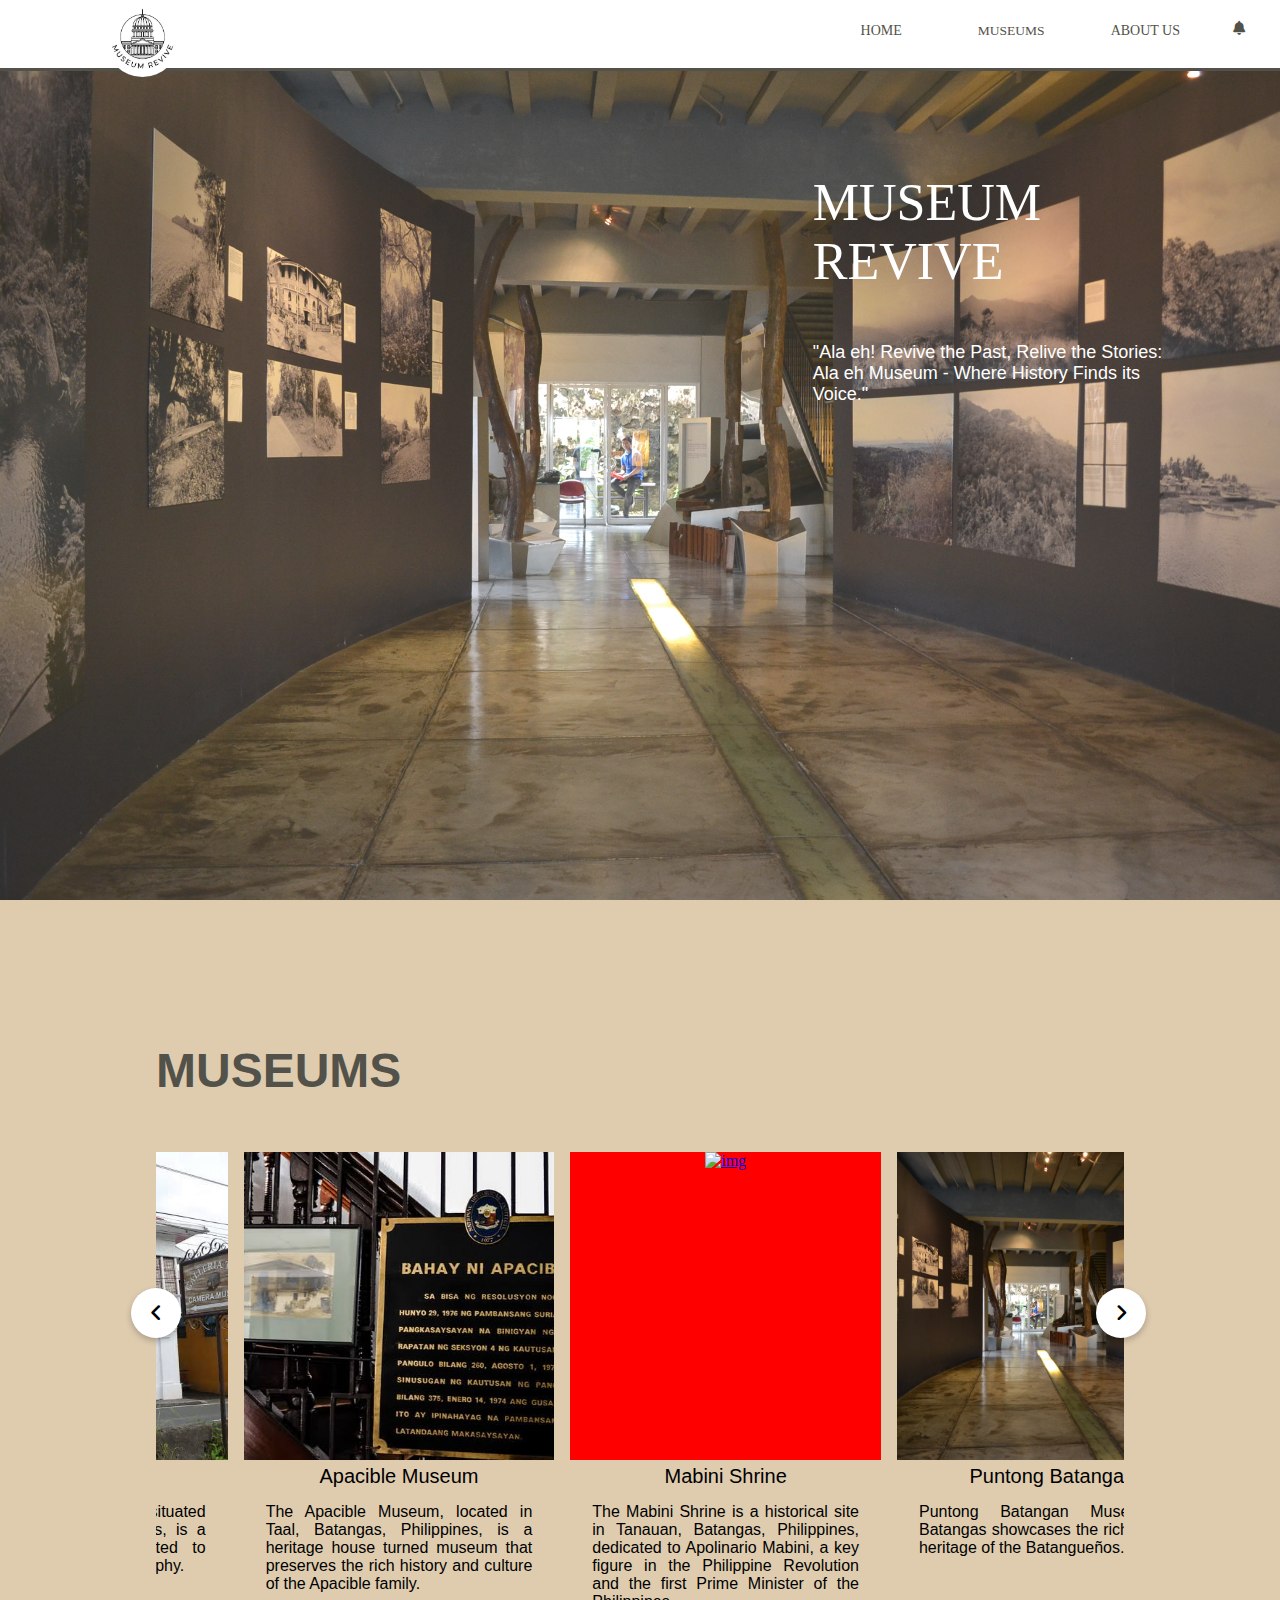
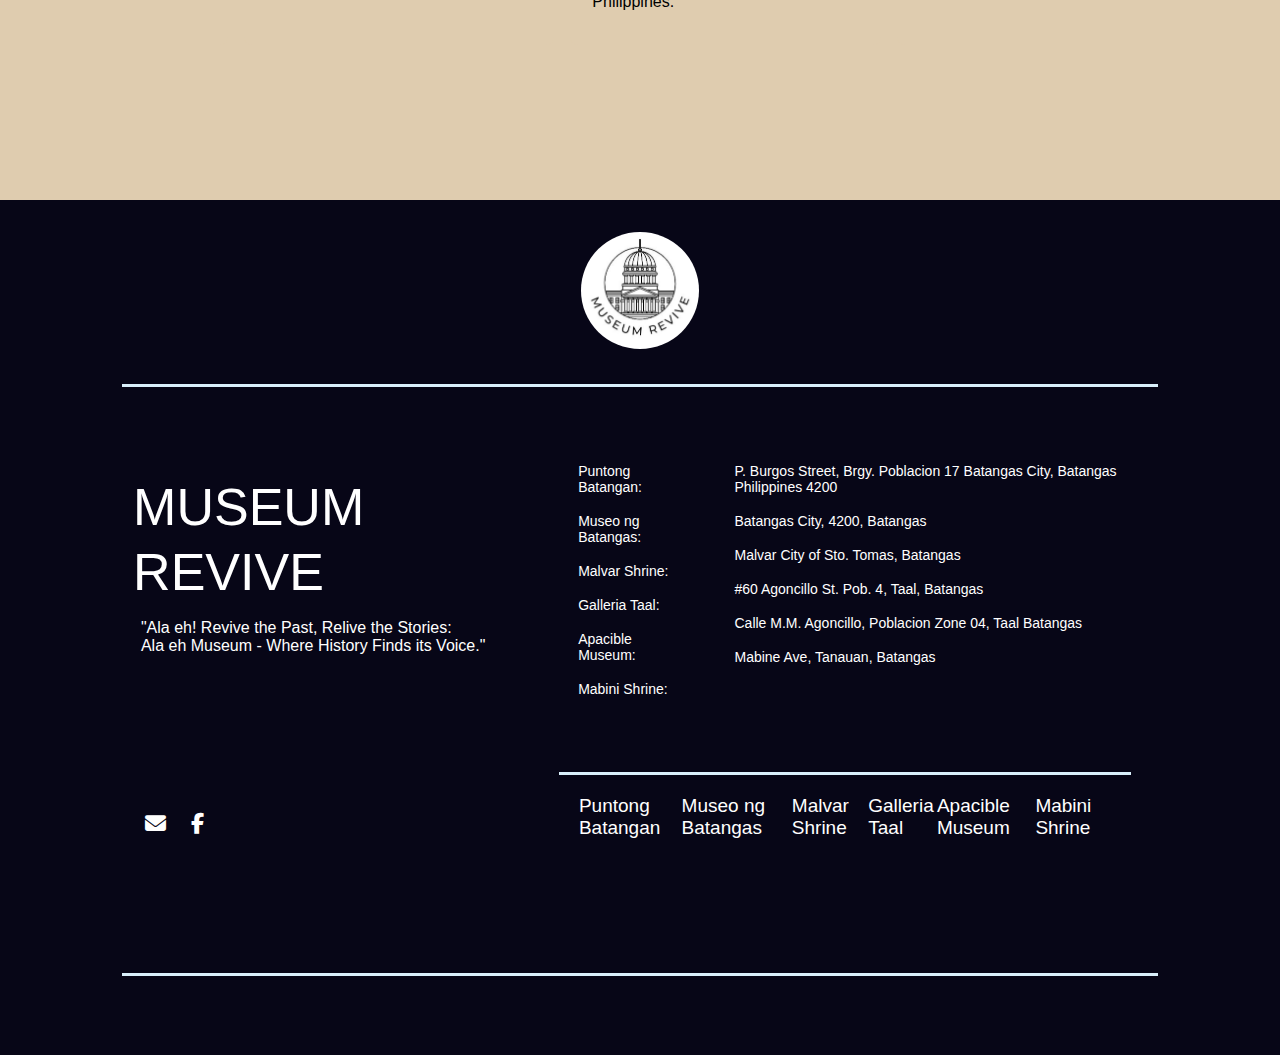
==== index.html @ 1ccedaf1 "first commit" ====
<!DOCTYPE html>
<html lang="en">
<head>
    <title>Museum Revive</title>
    <meta name="viewport" content="width=device-width, initial-scale=1.0">
    <link rel = "stylesheet" href = "home.css">
    <script src="script.js" defer></script>
    <link rel="stylesheet" href="https://cdnjs.cloudflare.com/ajax/libs/font-awesome/6.3.0/css/all.min.css">
    
</head>
<body>
    <div id = "container">
        <div id = "logopicture">
            <img src="logo3.jpg" alt="logo">
        </div>
        <div id = "navigation">
            <div id = "homepage">
                <a href = "#" id = "backhome">home</a>  
            </div>
            <div class="dropdown">
                <button class="btn">MUSEUMS</button>
                <div class="content">
                    <a href="puntongbatangan.html">Puntong Batangan</a>
                    <a href="museongbatangas.html">Museo ng Batangas</a>
                    <a href="malvarshrine.html">Malvar Shrine</a>
                    <a href="galleriataal.html">Galleria Taal</a>
                    <a href="apaciblemuseum.html">Apacible Museum</a>
                    <a href="mabinishrine.html">Mabini Shrine</a>
                </div>
            </div>
            <div id = "aboutus">
                <a href = "#aboutus-section" id = "aboutus2">about us</a>
            </div>
            <div class="dropdown2">
                <button class="btn2"><i class="fas fa-bell"></i></button>
                <div class="content2">
                    <h5>No Announcement</h5>
                </div>
            </div>
        </div>

        <div id = "menu-bar">
            <i class="fas fa-bars" onclick=showvar()></i>
        </div>

        <div id = "navigationv2">
            <div id = "menu-bar2">
                <div id = "exit">
                    <i class="fas fa-times" onclick=exitvar()></i>
                </div>
                <div class="dropdown2v2">
                    <button class="btn2v2" onclick=shownotif()><i class="fas fa-bell"></i></button>
                    <div  class="content2v2">
                        <h5>No Announcement</h5>
                    </div>
                </div>
            </div>

            <script>
                function shownotif() {
                    const notif = document.querySelector('.content2v2')
                    notif.style.display = (notif.style.display === 'none' || notif.style.display === '') ? 'block' : 'none';
                }

                function showvar() {
                    const showmenu = document.querySelector('#navigationv2')
                    showmenu.style.display = (showmenu.style.display === 'none' || showmenu.style.display === '') ? 'block' : 'none';
                }

                function exitvar() {
                    const exitmenu = document.querySelector('#navigationv2')
                    exitmenu.style.display = (exitmenu.style.display === 'none' || exitmenu.style.display === '') ? 'block' : 'none';
                }


                
            </script>
            
            <div id = "logopicture2">
                <img src="logo3.jpg" alt="logo">
            </div>
            <div id = "homepagev2">
                <a href = "home.html" id = "backhomev2">home</a>  
            </div>
            <div class="dropdownv2">
                <a href = "#museumnav" id = "museumnav">Museums</a>  
                <div class="contentv2">
                    <a href="puntongbatangan.html">Puntong Batangan</a>
                    <a href="museongbatangas.html">Museo ng Batangas</a>
                    <a href="malvarshrine.html">Malvar Shrine</a>
                    <a href="galleriataal.html">Galleria Taal</a>
                    <a href="apaciblemuseum.html">Apacible Museum</a>
                    <a href="mabinishrine.html">Mabini Shrine</a>
                </div>
            </div>
            <div id = "aboutusv2">
                <a href = "#aboutus-section2" id = "aboutus2v2">about us</a>
            </div>
        </div>
    </div>

    <div id = "home1" class = "Home">
        <h1>Museum Revive</h1>
        <h2>"Ala eh! Revive the Past, Relive the Stories: <br> Ala eh Museum - Where History Finds its Voice."</h2>
    </div>

    <div class = "gallery-container Home">
        <div class="wrapper">
            <h1>Museums</h1>
            <i id="left" class="fa-solid fa-angle-left"></i>
            <ul class="carousel">
                <li class="card">
                    <div class="img"><a href="puntongbatangan.html" target=""><img src="Puntong batangan\Puntong batangan 1.jpg" alt="img" draggable="false"></a></div>
                    <h2>Puntong Batangan</h2>
                    <p>Puntong Batangan Museum in Batangas showcases the rich cultural heritage of the Batangueños.</p>
                </li>
                <li class="card">
                    <div class="img"><a href="museongbatangas.html" target=""><img src="Museo ng batangas\Museo ng batangas 1.jpg" alt="img" draggable="false"></a></div>
                    <h2>Museo ng Batangas</h2>
                    <p>The Museo ng Batangas, located in Batangas City, Philippines, showcases the rich cultural heritage and history of the province.</p>
                </li>
                <li class="card">
                    <div class="img"><a href="malvarshrine.html" target=""><img src="Malvar Shrine\Malvar Shrine 5.jpg" alt="img" draggable="false"></a></div>
                    <h2>Malval Shrine</h2>
                    <p>The Malvar Shrine is located in Santo Tomas, Batangas, Philippines, and serves as a memorial to General Miguel Malvar, a prominent figure in the Philippine Revolution and the Philippine-American War.</span>
                </li>
                <li class="card">
                    <div class="img"><a href="galleriataal.html" target=""><img src="Galleria Taal\Galleria Taal 5.jpg" alt="img" draggable="false"></a></div>
                    <h2>Galleria Taal</h2>
                    <p>Galleria Taal Museum, also situated in Taal, Batangas, Philippines, is a specialized museum dedicated to vintage cameras and photography.</span>
                </li>
                <li class="card">
                    <div class="img"><a href="apaciblemuseum.html" target=""><img src="Apacible Museum\Apacible Museum 4.JPG" alt="img" draggable="false"></a></div>
                    <h2>Apacible Museum</h2>
                    <p>The Apacible Museum, located in Taal, Batangas, Philippines, is a heritage house turned museum that preserves the rich history and culture of the Apacible family.</span>
                </li>
                <li class="card">
                    <div class="img"><a href="mabinishrine.html" target=""><img src="Mabini shrine\Mabini shrine 1.jpg" alt="img" draggable="false"></a></div>
                    <h2>Mabini Shrine</h2>
                    <p>The Mabini Shrine is a historical site in Tanauan, Batangas, Philippines, dedicated to Apolinario Mabini, a key figure in the Philippine Revolution and the first Prime Minister of the Philippines.</span>
                </li>
            </ul>
            <i id="right" class="fa-solid fa-angle-right"></i>
            </div>
    </div>
    

    <div class = "Home2">
        <div id = "aboutus-logo">
            <img src= "logo3.jpg" alt="logo">
        </div>

        <div id = "aboutus-section">
            <div id = "sec1">
                <div id = "aboutus-section1">
                    <h1>Museum Revive</h1>
                    <h2>"Ala eh! Revive the Past, Relive the Stories: <br> Ala eh Museum - Where History Finds its Voice."</h2>
                </div>
                <div id = "aboutus-section2">
                    <div id = "lists">
                        <ul id = "list1">
                            <li>Puntong Batangan: </li>
                            <li>Museo ng Batangas: </li>
                            <li>Malvar Shrine: </li>
                            <li>Galleria Taal: </li>
                            <li>Apacible Museum: </li>
                            <li>Mabini Shrine: </li>
                        </ul>
                        <ul id = "list2">
                            <li>P. Burgos Street, Brgy. Poblacion 17 Batangas City, Batangas Philippines 4200</li>
                            <li>Batangas City, 4200, Batangas</li>
                            <li>Malvar City of Sto. Tomas, Batangas</li>
                            <li>#60 Agoncillo St. Pob. 4, Taal, Batangas                    </li>
                            <li>Calle M.M. Agoncillo, Poblacion Zone 04, Taal Batangas</li>
                            <li>Mabine Ave, Tanauan, Batangas</li>
                        </ul>
                    </div>
                </div>
            </div>
            <div id = "sec2">
                <div id = "icons">
                    <a href="https://mail.google.com/mail/?view=cm&fs=1&to=museumrevive@gmail.com" target="_blank"><i class="fas fa-envelope"></i></a>
                    <a href = "https://www.facebook.com/profile.php?id=61554227274419&mibextid=ZbWKwL" target="_blank"><i class="fab fa-facebook-f"></i></a>
                </div>
                <div id = "other-museum">
                    <div id = "others">
                        <h2><a href="puntongbatangan.html" target="">Puntong Batangan</a></h2>
                        <h2><a href="museongbatangas.html" target="">Museo ng Batangas</a></h2>
                        <h2><a href="malvarshrine.html" target="">Malvar Shrine</a></h2>
                        <h2><a href="galleriataal.html" target="">Galleria Taal</a></h2>
                        <h2><a href="apaciblemuseum.html" target="">Apacible Museum</a></h2>
                        <h2><a href="mabinishrine.html" target="">Mabini Shrine</a></h2>
                    </div>
                </div>
                
            </div>
        </div>
    </div>
</body>
</html>
---- home.css ----
* {
    margin: 0;
    padding: 0;
    scroll-behavior: smooth;
}

body {
    width: -webkit-fill-available;
    height: -webkit-fill-available;
}

#container {
    background-color: #fff;
    display: flex;
    justify-content: space-evenly;
    height: 7.5%;
    width: 100%;
    position: fixed;
    border-bottom: 3px solid #53524A;
    z-index: 1000;
}

#navigation {
    display: flex;
    justify-content: flex-end;
    flex-direction: row;
    padding-top: 1%;
    width: 100vw;
}

#logopicture {
    width: 25%;
}

#container #logopicture img {
    margin-top: 5px;
}

#logopicture img{
    border-radius: 50%;
    display: block;
    height: 8vh;
    margin: 8px auto;
    margin-right: 30%;
}

#backhome {
    font-size: 16px;
    border: none;
}

#homepage a, #aboutus a{
    display: block;
    color: #53524A;
    margin: 0px 120px 13px 100px;
    padding: 10px 8px;
    text-decoration: none;
    display: block;
    text-align: center;
    text-transform: uppercase;
}

#aboutus a {
    margin: 0px 45px 13px 100px;
}

.btn {
    background-color: #fff;
    color: #53524A;
    padding: 10px 8px;
    font-size: 16px;
    border: none;
    font-family: Georgia, serif;
}

.btn a {
    color: #53524A;
    text-decoration: none;
}

.dropdown {
    position: relative;
    display: inline-block;
}

.content {
    display: none;
    position: absolute;
    min-width: 160px;
    box-shadow: 0px 8px 16px 0px rgba(0,0,0,0.2);
    z-index: 1;
}

.content a {
    background-color: 	#fff;
    color: #53524A;
    padding: 20px 25px;
    text-decoration: none;
    font-family: Georgia, serif;
    display: block;
    text-align: justify;
    width: 250px;
}

.content a:hover {
    color: blue;
    background-color: 	#53524A;
    color: #fff;
}

.dropdown:hover .content {
    color: blue;
    display: block;
}

.dropdown:hover .btn {
    background-color: 	#fff;   
    border-bottom: 3px solid black;
}

#backhome:hover, #aboutus2:hover {
    background-color: 	#fff;
    border-bottom: 3px solid black;
}   

.btn2 {
    background-color: #fff;
    color: #53524A;
    padding: 10px 45px 0px 0px;
    font-size: 16px;
    border: none;
    font-family: Georgia, serif;
}

.btn2 h5 {
    color: #53524A;
    text-decoration: none;
}

.dropdown2 {
    position: relative;
    display: inline-block;
}

.content2 {
    display: none;
    position: absolute;
    right: 25px;
    min-width: 160px;
    box-shadow: 0px 8px 16px 0px rgba(0,0,0,0.2);
    z-index: 1;
}

.content2 h5 {
    background-color: 	#fff;
    color: #53524A;
    padding: 20px 25px;
    text-decoration: none;
    font-family: Georgia, serif;
    display: block;
    text-align: justify;
    width: 250px;
}

.content2 h5:hover {
    color: blue;
    background-color: 	#53524A;
    color: #fff;
}

.dropdown2:hover .content2 {
    color: blue;
    display: block;
}

.dropdown2:hover .btn2 {
    background-color: 	#fff;   
    
}

/* ================================================================================================================= */

#menu-bar i {
    display: none;
}

#menu-bar i {
    display: none;
    font-size: 24px;
    margin: 26px 40px 0px 0px;
}

#navigationv2 {
    position: fixed;
    top: 0;
    right: 0;
    height: 100%;
    width: 100%;
    display: none;
    flex-direction: column;
    background-color: rgba(0, 0, 0, 0.8);
}

#exit i, .dropdown2v2{
    color: white;
    font-size: 38px;
    margin: 15px;
}

.dropdown2v2 {
    margin-top: 10px;
}

.btn2v2 {
    background-color: rgba(0, 0, 0, 0);
    color: white;
    border: none;
}

.btn2v2 i {
    font-size: 30px;
}

.btn2v2 h5 {
    color: #53524A;
    text-decoration: none;
}

.dropdown2v2 {
    position: relative;
    display: inline-block;
}

.content2v2 {
    display: none;
    position: absolute;
    right: 50px;
    width: 300px;
    box-shadow: 0px 8px 16px 0px rgba(0,0,0,0.2);
    z-index: 1;
}

.content2v2 h5 {
    font-size: 20px;
    background-color: 	#fff;
    color: #53524A;
    padding: 16px 22px;
    text-decoration: none;
    font-family: Georgia, serif;
    display: block;
    text-align: justify;
    width: 100%;
}



#menu-bar2 {
    display: flex;
    justify-content: space-between;
}

#logopicture2 {
    height: 160px;
    margin: 0px;
}

#logopicture2 img{
    border-radius: 50%;
    display: block;
    height: 70%;
    margin: 8px auto;
}

#homepagev2 {
    width: 100%;
    padding: 5px;
    padding-left: 0px;
}

#homepagev2 a, #aboutusv2 a, .dropdownv2 #museumnav {
    font-size: 28px;
    display: flex;
    text-decoration: none;
    text-transform: uppercase;
    justify-content: center;
    align-items: center;
    margin: 0;
    padding: 2.5%;
    color: white;
    
}

#homepagev2 a, .dropdownv2 #museumnav {
    border-bottom: 3px solid white;
}

#aboutusv2 a {
    border-top: 3px solid white;
}

#homepagev2 a {
    margin-top: -10px;
}

.dropdownv2 {
    margin: 0;
    width: 100%;
}

.contentv2 {
    width: 100%;
    display: flex;
    flex-direction: column;
}

.contentv2 a {
    color: white;
    display: flex;
    text-decoration: none;
    justify-content: center;
    align-items: center;
    font-size: 20px;
    padding: 2.5%;
    font-style: italic;
}



#home1::before {
    background-image: url("Puntong Batangan background.jpg");
    background-repeat: no-repeat;
    background-size: cover;
    background-position-y: 40%;
    content: '';
    position: absolute;
    top: 0;
    right: 0;
    bottom: 0;
    left: 0;
    opacity: 0.85;
    z-index: -1;
}

#home1 h1 {
    padding-top: 8%;
    color: white;
    font-family: Circular, Helvetica, sans-serif;
    text-transform: uppercase;
}

#home1 h1 {
    font-size: 66px;
    color: white;
    font-family: Georgia, serif;
    text-transform: uppercase;
    font-weight: 400;
    position: block;
    width: 20%;
    padding-left: 63.5%;
    padding-top: 13%;
}

#home1 h2 {
    color: white;
    font: 24px;
    font-family: Helvetica, sans-serif;
    
    font-family: Circular, Helvetica, sans-serif;
    font-weight: 400;
    position: block;
    width: 30%;
    padding-left: 63.5%;
    padding-top: 4%;
}


.Home {
    height: 100vh;
    background-repeat: no-repeat;
    background-size: cover;
}


.gallery-container {
    display: flex;
    padding: 0 35px;
    align-items: center;
    justify-content: center;
    min-height: 100vh;
    background-color: #DFCCAF;
}
.wrapper {
    max-width: 80%;
    width: 100%;
    position: relative;
}

.wrapper h1 {
    font-size: 60px;
    font-family: Georgia, serif;
    font-family: Druk, "Arial Black", "Arial Bold", sans-serif;
    text-transform: uppercase;
    word-wrap: break-word;
    font-style: normal;
    color: white;
    padding-bottom: 2%;
    color: #53524A;
}

.wrapper i {
    top: 44%;
    height: 50px;
    width: 50px;
    cursor: pointer;
    font-size: 1.25rem;
    position: absolute;
    text-align: center;
    line-height: 50px;
    background: #fff;
    border-radius: 50%;
    box-shadow: 0 3px 6px rgba(0,0,0,0.23);
    transform: translateY(-50%);
    transition: transform 0.1s linear;
}

.wrapper #left {
    margin-left: -25px;
}

.wrapper i:active{
    transform: translateY(-50%) scale(0.85);
}

.wrapper i:first-child{
    left: -22px;
}

.wrapper i:last-child{
    right: -22px;
}

.wrapper .carousel{
    display: grid;
    grid-auto-flow: column;
    grid-auto-columns: calc((100% / 3) - 12px);
    overflow-x: auto;
    scroll-snap-type: x mandatory;
    gap: 16px;
    scroll-behavior: smooth;
    scrollbar-width: none;
    height: 60vh;
    
}

.carousel::-webkit-scrollbar {
    display: none;
}

.carousel.no-transition {
    scroll-behavior: auto;
}

.carousel.dragging {
    scroll-snap-type: none;
    scroll-behavior: auto;
}

.carousel.dragging .card {
    cursor: grab;
    user-select: none;
}

.carousel :where(.card, .img) {
    display: flex;
    justify-content: center;
    align-items: center;
}

.carousel .card {
    scroll-snap-align: start;
    height: 95%;
    list-style: none;
    background: #fff;
    cursor: pointer;
    padding-bottom: 15px;
    flex-direction: column;
    border-radius: 8px;
    background-color: #DFCCAF;
}

.carousel .card a{
    height: 100%;
}

.carousel .card .img {
    background: red;
    height: 60%;
    width: 100%;
}

.card .img img {
    width: 100%;
    height: 100%;
    max-width: 100%;
    max-height: 100%;
    object-fit: cover;
    justify-content: center;
    align-items: center;
}

.carousel .card h2 {
    font-family: Georgia, serif;
    font-family: Circular, Helvetica, sans-serif;
    font-weight: 400;
    font-weight: 500;
    font-size: 1.56rem;
    margin: 0px 0 5px;
    margin-top: 5px;
}

.carousel .card p {
    font-family: Circular, Helvetica, sans-serif;
    font-weight: 400;
    height: 20%;
    color: #6A6D78;
    font-size: 20px;
    padding: 10px 22px;
    margin-bottom: -20px;
    color:black;
    text-align: justify;
}

@media screen and (max-width: 900px) {
    .wrapper .carousel {
        grid-auto-columns: calc((100% / 2) - 9px);
    }
}

@media screen and (max-width: 600px) {
    .wrapper .carousel {
        grid-auto-columns: 100%;
    }
}


.Home2 {
    height: 95vh;
    background-color: #070617;
}

#aboutus-logo {
    padding-top: 2.5%;
}

#aboutus-logo img {
    display: block;
    height: 13vh;
    margin: 0 auto;
    border-radius: 50%;
}

#aboutus-section {
    display: flex;
    flex-direction: column;
    justify-content: center;
    max-width: 80%;
    height: 67%;
    margin: 35px auto;
    padding: 0.5%;
    border-top: 3px solid #d9effb;
    border-bottom: 3px solid #d9effb;
}

#aboutus-section #sec1 {
    display: flex;
    flex-direction: row;
    position: block;
}

#aboutus-section1 {
    width: 40%;
    padding: 0.5%;
}

#aboutus-section1 h1 {
    margin-top: 6%;
    max-width: 400px;
    font-size: 65px;
    font-family: Georgia, serif;
    font-family: Circular, Helvetica, sans-serif;
    text-transform: uppercase;
    font-weight: 400;
    line-height: 65px;
    color: white;
}

#aboutus-section1 h2{
    
    color: white;
    font-size: 20px;
    margin: 3.5% 2% 10%;
    font-family: Circular, Helvetica, sans-serif;
    font-weight: 400;
}

#aboutus-section2 {
    color: white;
    width: 60%;
    padding: 0.5%;
    padding-left: 3%;
    padding-top: 0;
}

#aboutus-section2 #lists {
    display: flex;
}

#aboutus-section2 #list1 {
    padding: 0 25px;
    padding-right: 10px;
}

#aboutus-section2 #list2 {
    padding: 0 40px;
    padding-right: 0;
}

#aboutus-section2 ul {
    list-style: none;
}

#aboutus-section2 ul li {
    max-width: 800px;
    font-size: 18px;
    margin: 18px 0px;
    font-family: Circular, Helvetica, sans-serif;
    font-weight: 400;
}

#aboutus-section #sec2 {
    height: 35%;
    width: 100%;
    display: flex;
    flex-direction: row;
}

#sec2 #icons {
    width: 40%;
    padding: 0.5%;
    margin-top: 9%;
}

#icons a {
    padding: 0.5%;
    padding-left: 3%;
    padding-right: 2%;
    font-size: 25px;
    color: white;
    font-weight: 400;
    line-height: 65px;
}

#sec2 #other-museum {
    width: 60%;
}

#others {
    width: 87.5%;
    margin-top: 11.5%;
    margin-left: 2.5%;
    padding: 20px;
    display: flex;
    justify-content: space-evenly;
    border-top: 3px solid #d9effb;
}

#others h2 {
    font-size: 24px;
    font-family: Circular, Helvetica, sans-serif;
    font-weight: 400;
}

#others a {
    text-decoration: none;
    color: white;
}

@media screen and (max-width: 1900px){
    #homepage a, #aboutus a{
        margin: 0px 80px 13px 100px;
        padding: 10px 5px;
        font-size: 14px;
    }

    .btn {
        padding-bottom: 4px;
        font-size: 13.5px;
    }

    .content {
        min-width: 120px;
        box-shadow: 0px 8px 16px 0px rgba(0,0,0,0.2);
        z-index: 1;
    }

    .content a {
        font-size: 13px;
        padding: 18px 22px;
        width: 180px;
    }

    #homepage a, #aboutus a{
        margin: 0px 60px 13px 50px;
        padding: 10px 8px 4px;
    }
    
    #aboutus a {
        margin: 0px 45px 13px 50px;
    }

    .btn2 {
        padding: 8px 35px 0px 0px;
        font-size: 14px;
    }

    .content2 {
        right: 25px;
        min-width: 130px;
    }
    
    .content2 h5 {
        font-size: 10px;
        padding: 14px 18px;
        width: 200px;
    }

    #home1 h1 {
        padding-top: 13.5%;
        font-size: 52px;
    }

    #home1 h2 {
        font-size: 18px;
    }

    .wrapper h1 {
        font-size: 48px;
    }

    .carousel .card h2 {
        font-size: 1.25rem;
    }

    .carousel .card p {
        font-size: 16px;
    }

    #aboutus-section1 h1 {
        margin-top: 8%;
        font-size: 52px;
    }

    #aboutus-section1 h2 {
        font-size: 16px;
    }

    #aboutus-section2 #lists {
        padding-top: 1%;
    }

    #aboutus-section2 #list1 {
        padding: 0 18px;
        padding-right: 10px;
    }
    
    #aboutus-section2 #list2 {
        padding: 0 38px;
        padding-right: 0;
    }

    #aboutus-section2 ul li {
        font-size: 14px;
    }

    #sec2 #icons {
        margin-top: 6.5%;
    }

    #icons a {
        padding: 0.5%;
        padding-left: 3%;
        padding-right: 2%;
        font-size: 21px;
    }

    #others {
        margin-top: 8.5%;
        margin-left: 2.5%;
        padding: 20px;
    }
    

    #others h2 {
        font-size: 19px;
        font-family: Circular, Helvetica, sans-serif;
        font-weight: 400;
    }
}


@media screen and (max-width: 400px) {
    html, body {
        width: 100%;
        height: 100%;
        margin: 0px;
        padding: 0px;
        overflow-x: hidden;
    }
    #container {
        display: flex;
        /* background-color: red; */
        width: 100%;
        height: 10%;
        position: fixed;
        z-index: 1000;
    }

    #navigation {
        display: flex;
        flex-direction: row;
        padding-top: 1%;
        width: 100%;
    }

    #container #logopicture img {
        margin-top: 5px auto;
    }

    #logopicture {
        width: 100%;
        height: 100%;
        margin: 0;
        padding: 0;
    }

    #logopicture img{
        border-radius: 50%;
        display: block;
        height: 90%;
        margin: 8px auto;
        margin-left: 45%;
    }

    #navigationv2 {
        display: none;
    }

    #navigation {
        display: none;
    }

    #menu-bar {
        width: 10%;
        margin: -5px 15px 0 0;
        padding: 0;
    }

    #menu-bar i {
        font-size: 32px;
        display: flex;
    }

    #home1 {
        margin-top: 20%;
    }

    #home1 h1 {
        font-size: 52px;
        width: 20%;
        padding-left: 10%;
        margin: 0;
    }

    #home1 h2 {
        color: white;
        font-size: 15px;
        width: 90%;
        margin-top: 100%;
        margin-left: 5%;
        padding: 5%;
        line-height: 200%;
    }

    .wrapper h1 {
        display: flex;
        justify-content: center;
        align-items: center;
    }

    .wrapper .carousel {
        height: 600px;
    }

    .wrapper i {
        top: 40%
    }

    .Home2 {
        height: 90vh;
        background-color: #070617;
    }

    #aboutus-logo img {
        height: 8vh;
        margin-top: 2%;
    }
    

    #aboutus-section {
        margin: auto auto;
        flex-direction: column;
        max-width: 95%;
        width: 95%;
        padding: 0px;
        margin-top: 2%;
        height: 80%;
    }

    #aboutus-section #sec1 {
        flex-direction: column;
        
    }

    #aboutus-section1 {
        margin: 0px;
        padding: 0px;
        align-items: center;
        justify-content: center;
        width: 100%;
    }

    #aboutus-section1 h1 {
        text-align: center;
        margin-top: 2%;
        margin: 0% auto;
        padding: 0px;
        width: 300px;
        font-size: 26px;
        color: white;
    }

    #aboutus-section1 h2{
        margin: 0px;
        padding: 0px;
        text-align: center;
        font-size: 15px;
        margin: 0px;
        width: 100%;
    }

    #aboutus-section2 {
        width: 100%;
        margin: 0px;
        padding: 0px;
        height:300px;
    }

    #aboutus-section2 ul li {
        height: 30px;
        font-size: 12px;
    }

    #aboutus-section #sec2 {
        flex-direction: column;
    }

    #sec2 #icons {
        height: 30%;
        width: 100%;
        padding: 0%;
        margin-top: 0%;
        margin-bottom: 0px;
        margin-left: 10px;
        font-size: 10px;
    }

    #sec2 #other-museum {
        width: 100%;
        margin: 0px;
        padding: 0px;
        display: flex;
        justify-content: center;
        align-items: center;
    }

    #other-museum #others {
        text-align: center;
        padding-left: 0px;
        margin: 0px;
    }

    #others h2 {
        font-size: 10px;
        font-family: Circular, Helvetica, sans-serif;
        font-weight: 400;
    }
}


/* ------------------------------------------------------------------------------- */


@media screen and (max-width: 360px) {
    #home1 {
        margin-top: 15%;
    }

    #home1 h1 {
        font-size: 52px;
        padding-left: 10%;
    }

    #home1 h2 {
        margin-top: 95%;
        margin-left: 1%;
        padding: 5%;
    }

    #other-museum #others {
        margin-top: 5%;
    }

    #other-museum #others h2:nth-child(1){
        padding-left: 5%;
    }

    #exit i, .dropdown2v2{
        font-size: 35px;
    }

    .btn2v2 i {
        font-size: 28px;
    }

    #logopicture2 {
        height: 140px;
    }

    #homepagev2 a, #aboutusv2 a, .dropdownv2 #museumnav {
        font-size: 24px;
        padding: 2.5%;
    }

    #homepagev2 a {
        margin-top: -20px;
    }

    .contentv2 a {
        font-size: 18px;
    }


    

}
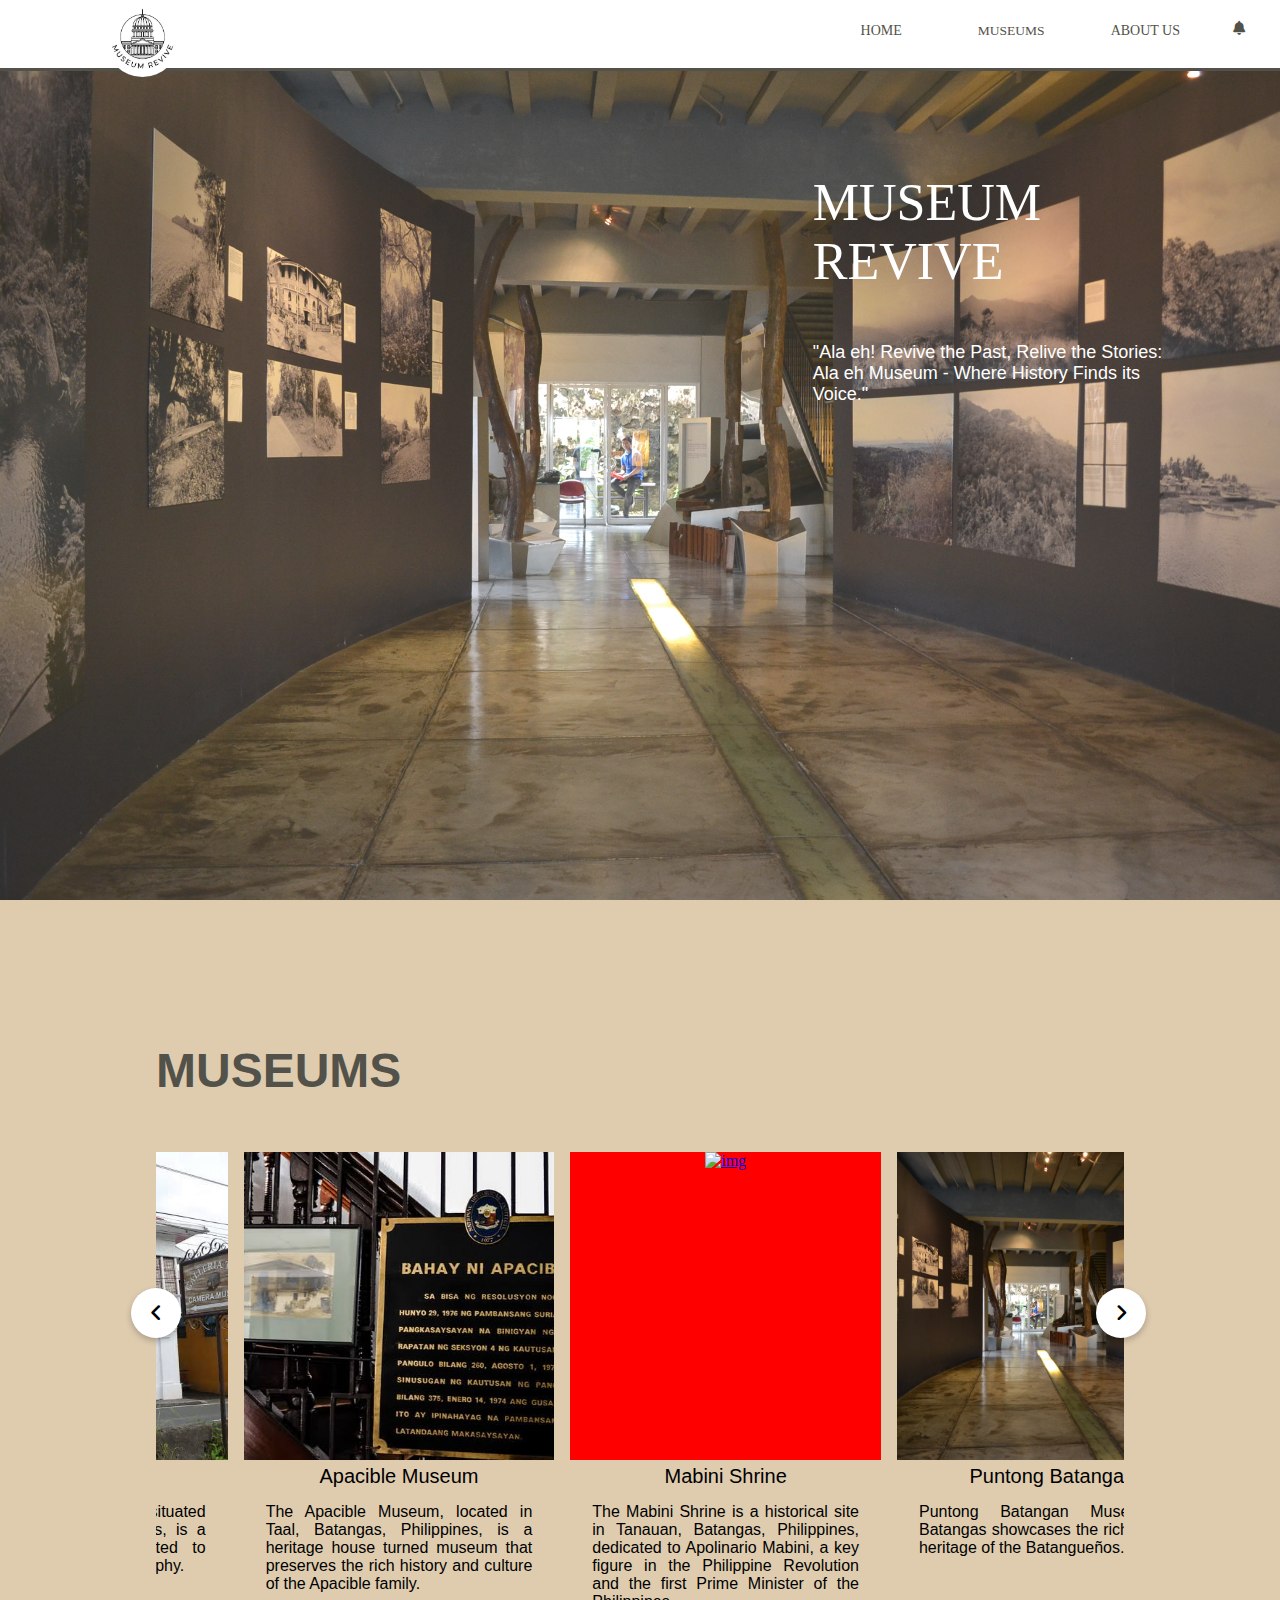
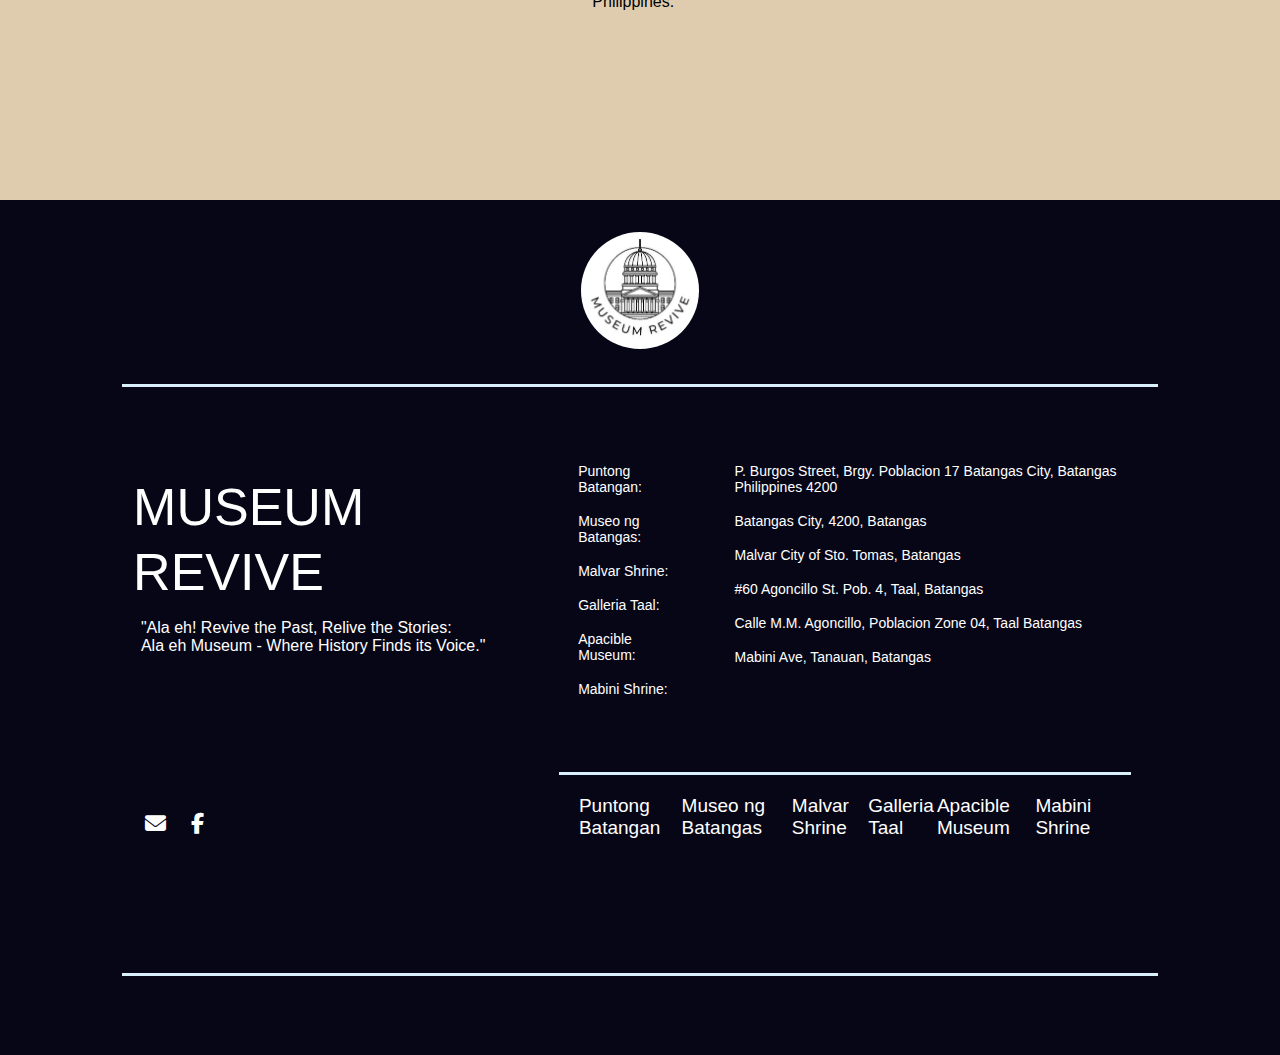
==== commit e1415ada: "commit all" ====
--- a/index.html
+++ b/index.html
@@ -115,12 +115,12 @@
                     <p>Puntong Batangan Museum in Batangas showcases the rich cultural heritage of the Batangueños.</p>
                 </li>
                 <li class="card">
-                    <div class="img"><a href="museongbatangas.html" target=""><img src="Museo ng batangas\Museo ng batangas 1.jpg" alt="img" draggable="false"></a></div>
+                    <div class="img"><a href="museongbatangas.html" target=""><img src="Museo ng batangas\Museo ng batangas 1.JPG" alt="img" draggable="false"></a></div>
                     <h2>Museo ng Batangas</h2>
                     <p>The Museo ng Batangas, located in Batangas City, Philippines, showcases the rich cultural heritage and history of the province.</p>
                 </li>
                 <li class="card">
-                    <div class="img"><a href="malvarshrine.html" target=""><img src="Malvar Shrine\Malvar Shrine 5.jpg" alt="img" draggable="false"></a></div>
+                    <div class="img"><a href="malvarshrine.html" target=""><img src="Malvar Shrine\Malvar Shrine 5.JPG" alt="img" draggable="false"></a></div>
                     <h2>Malval Shrine</h2>
                     <p>The Malvar Shrine is located in Santo Tomas, Batangas, Philippines, and serves as a memorial to General Miguel Malvar, a prominent figure in the Philippine Revolution and the Philippine-American War.</span>
                 </li>
@@ -135,7 +135,7 @@
                     <p>The Apacible Museum, located in Taal, Batangas, Philippines, is a heritage house turned museum that preserves the rich history and culture of the Apacible family.</span>
                 </li>
                 <li class="card">
-                    <div class="img"><a href="mabinishrine.html" target=""><img src="Mabini shrine\Mabini shrine 1.jpg" alt="img" draggable="false"></a></div>
+                    <div class="img"><a href="mabinishrine.html" target=""><img src="Mabini shrine\Mabini shrine 1.JPG" alt="img" draggable="false"></a></div>
                     <h2>Mabini Shrine</h2>
                     <p>The Mabini Shrine is a historical site in Tanauan, Batangas, Philippines, dedicated to Apolinario Mabini, a key figure in the Philippine Revolution and the first Prime Minister of the Philippines.</span>
                 </li>
@@ -172,7 +172,7 @@
                             <li>Malvar City of Sto. Tomas, Batangas</li>
                             <li>#60 Agoncillo St. Pob. 4, Taal, Batangas                    </li>
                             <li>Calle M.M. Agoncillo, Poblacion Zone 04, Taal Batangas</li>
-                            <li>Mabine Ave, Tanauan, Batangas</li>
+                            <li>Mabini Ave, Tanauan, Batangas</li>
                         </ul>
                     </div>
                 </div>
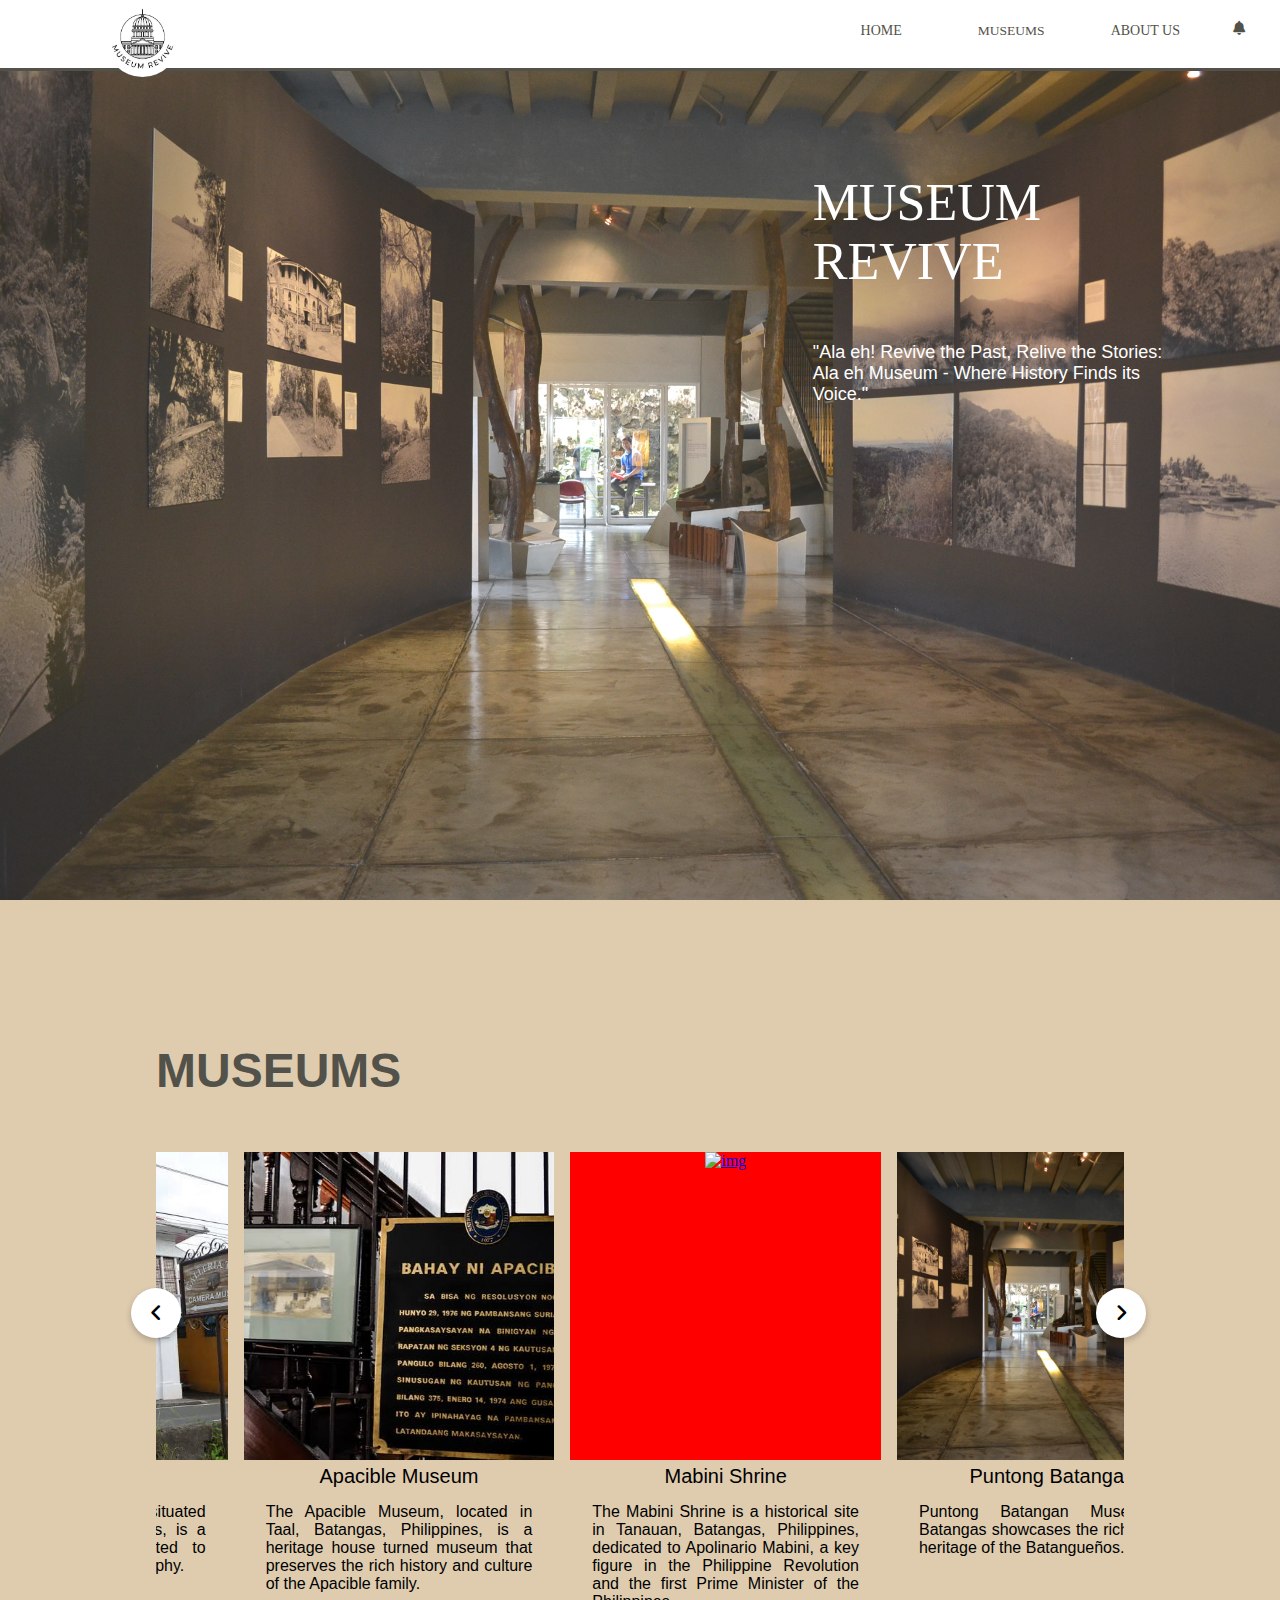
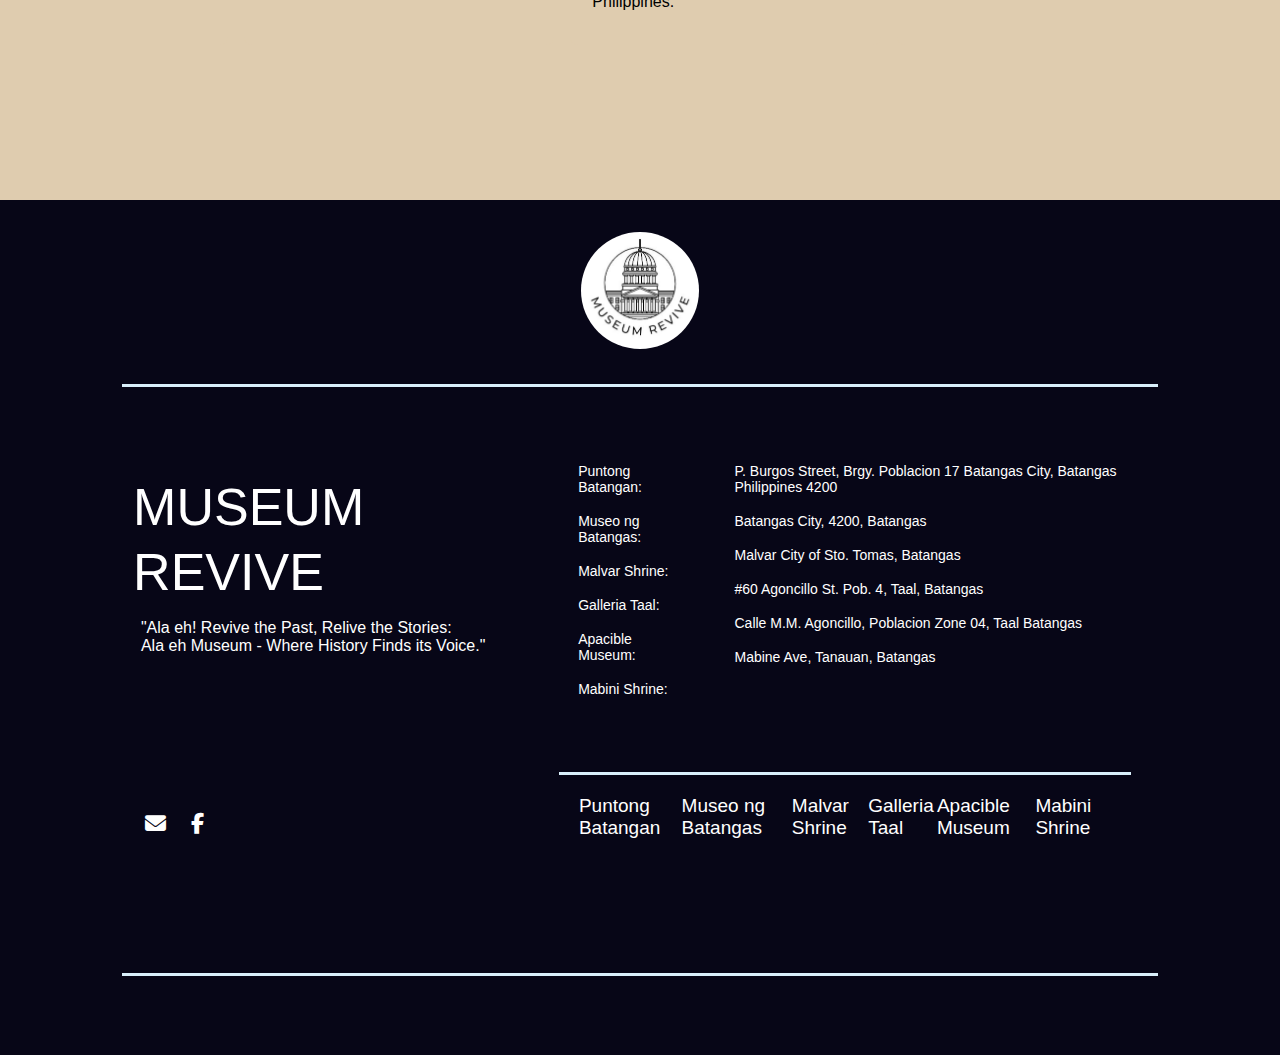
==== commit d6f26ddb: "'museumrevive'" ====
--- a/index.html
+++ b/index.html
@@ -80,7 +80,7 @@
                 <img src="logo3.jpg" alt="logo">
             </div>
             <div id = "homepagev2">
-                <a href = "home.html" id = "backhomev2">home</a>  
+                <a href = "#" id = "backhomev2">home</a>  
             </div>
             <div class="dropdownv2">
                 <a href = "#museumnav" id = "museumnav">Museums</a>  
@@ -94,7 +94,7 @@
                 </div>
             </div>
             <div id = "aboutusv2">
-                <a href = "#aboutus-section2" id = "aboutus2v2">about us</a>
+                <a href = "#aboutus-sectionv2" id = "aboutus2v2">about us</a>
             </div>
         </div>
     </div>
@@ -115,12 +115,12 @@
                     <p>Puntong Batangan Museum in Batangas showcases the rich cultural heritage of the Batangueños.</p>
                 </li>
                 <li class="card">
-                    <div class="img"><a href="museongbatangas.html" target=""><img src="Museo ng batangas\Museo ng batangas 1.JPG" alt="img" draggable="false"></a></div>
+                    <div class="img"><a href="museongbatangas.html" target=""><img src="Museo ng batangas\Museo ng batangas 1.jpg" alt="img" draggable="false"></a></div>
                     <h2>Museo ng Batangas</h2>
                     <p>The Museo ng Batangas, located in Batangas City, Philippines, showcases the rich cultural heritage and history of the province.</p>
                 </li>
                 <li class="card">
-                    <div class="img"><a href="malvarshrine.html" target=""><img src="Malvar Shrine\Malvar Shrine 5.JPG" alt="img" draggable="false"></a></div>
+                    <div class="img"><a href="malvarshrine.html" target=""><img src="Malvar Shrine\Malvar Shrine 5.jpg" alt="img" draggable="false"></a></div>
                     <h2>Malval Shrine</h2>
                     <p>The Malvar Shrine is located in Santo Tomas, Batangas, Philippines, and serves as a memorial to General Miguel Malvar, a prominent figure in the Philippine Revolution and the Philippine-American War.</span>
                 </li>
@@ -135,7 +135,7 @@
                     <p>The Apacible Museum, located in Taal, Batangas, Philippines, is a heritage house turned museum that preserves the rich history and culture of the Apacible family.</span>
                 </li>
                 <li class="card">
-                    <div class="img"><a href="mabinishrine.html" target=""><img src="Mabini shrine\Mabini shrine 1.JPG" alt="img" draggable="false"></a></div>
+                    <div class="img"><a href="mabinishrine.html" target=""><img src="Mabini shrine\Mabini shrine 1.jpg" alt="img" draggable="false"></a></div>
                     <h2>Mabini Shrine</h2>
                     <p>The Mabini Shrine is a historical site in Tanauan, Batangas, Philippines, dedicated to Apolinario Mabini, a key figure in the Philippine Revolution and the first Prime Minister of the Philippines.</span>
                 </li>
@@ -172,7 +172,7 @@
                             <li>Malvar City of Sto. Tomas, Batangas</li>
                             <li>#60 Agoncillo St. Pob. 4, Taal, Batangas                    </li>
                             <li>Calle M.M. Agoncillo, Poblacion Zone 04, Taal Batangas</li>
-                            <li>Mabini Ave, Tanauan, Batangas</li>
+                            <li>Mabine Ave, Tanauan, Batangas</li>
                         </ul>
                     </div>
                 </div>
--- a/home.css
+++ b/home.css
@@ -25,7 +25,11 @@
     justify-content: flex-end;
     flex-direction: row;
     padding-top: 1%;
+    /* margin-top: 20px; */
+    /* border-top: 3px solid black; */
+    /* background-color: #F5F4EF; */
     width: 100vw;
+    /* border-bottom: 1px solid black; */
 }
 
 #logopicture {
@@ -45,6 +49,8 @@
 }
 
 #backhome {
+    /* background-color: #F5F4EF; */
+    /* padding: 16px; */
     font-size: 16px;
     border: none;
 }
@@ -58,6 +64,8 @@
     display: block;
     text-align: center;
     text-transform: uppercase;
+    /* background-color: yellow; */
+    /* width: 150px; */
 }
 
 #aboutus a {
@@ -65,11 +73,13 @@
 }
 
 .btn {
+    /* background-color: #F5F4EF; */
     background-color: #fff;
     color: #53524A;
     padding: 10px 8px;
     font-size: 16px;
     border: none;
+    /* background-color: yellow; */
     font-family: Georgia, serif;
 }
 
@@ -92,6 +102,7 @@
 }
 
 .content a {
+    /* background-color: #F5F4EF; */
     background-color: 	#fff;
     color: #53524A;
     padding: 20px 25px;
@@ -104,6 +115,7 @@
 
 .content a:hover {
     color: blue;
+    /* background-color: #F5F4EF; */
     background-color: 	#53524A;
     color: #fff;
 }
@@ -114,21 +126,25 @@
 }
 
 .dropdown:hover .btn {
+    /* background-color: 	#F5F4EF; */
     background-color: 	#fff;   
     border-bottom: 3px solid black;
 }
 
 #backhome:hover, #aboutus2:hover {
+    /* background-color: 	#F5F4EF; */
     background-color: 	#fff;
     border-bottom: 3px solid black;
 }   
 
 .btn2 {
+    /* background-color: #F5F4EF; */
     background-color: #fff;
     color: #53524A;
     padding: 10px 45px 0px 0px;
     font-size: 16px;
     border: none;
+    /* background-color: yellow; */
     font-family: Georgia, serif;
 }
 
@@ -152,6 +168,7 @@
 }
 
 .content2 h5 {
+    /* background-color: #F5F4EF; */
     background-color: 	#fff;
     color: #53524A;
     padding: 20px 25px;
@@ -164,6 +181,7 @@
 
 .content2 h5:hover {
     color: blue;
+    /* background-color: #F5F4EF; */
     background-color: 	#53524A;
     color: #fff;
 }
@@ -174,20 +192,18 @@
 }
 
 .dropdown2:hover .btn2 {
+    /* background-color: 	#F5F4EF; */
     background-color: 	#fff;   
     
 }
 
 /* ================================================================================================================= */
-
-#menu-bar i {
-    display: none;
-}
 
 #menu-bar i {
     display: none;
     font-size: 24px;
     margin: 26px 40px 0px 0px;
+    /* display: none; */
 }
 
 #navigationv2 {
@@ -203,7 +219,7 @@
 
 #exit i, .dropdown2v2{
     color: white;
-    font-size: 38px;
+    font-size: 50px;
     margin: 15px;
 }
 
@@ -218,7 +234,7 @@
 }
 
 .btn2v2 i {
-    font-size: 30px;
+    font-size: 38px;
 }
 
 .btn2v2 h5 {
@@ -242,6 +258,7 @@
 
 .content2v2 h5 {
     font-size: 20px;
+    /* background-color: #F5F4EF; */
     background-color: 	#fff;
     color: #53524A;
     padding: 16px 22px;
@@ -261,24 +278,27 @@
 
 #logopicture2 {
     height: 160px;
+    /* background-color: yellow; */
     margin: 0px;
 }
 
 #logopicture2 img{
     border-radius: 50%;
     display: block;
-    height: 70%;
+    height: 90%;
     margin: 8px auto;
 }
 
 #homepagev2 {
+    /* background-color: blue; */
     width: 100%;
     padding: 5px;
     padding-left: 0px;
 }
 
 #homepagev2 a, #aboutusv2 a, .dropdownv2 #museumnav {
-    font-size: 28px;
+    font-size: 34px;
+    /* background-color: yellow; */
     display: flex;
     text-decoration: none;
     text-transform: uppercase;
@@ -287,19 +307,10 @@
     margin: 0;
     padding: 2.5%;
     color: white;
-    
-}
-
-#homepagev2 a, .dropdownv2 #museumnav {
-    border-bottom: 3px solid white;
-}
-
-#aboutusv2 a {
-    border-top: 3px solid white;
 }
 
 #homepagev2 a {
-    margin-top: -10px;
+    margin-top: 30px;
 }
 
 .dropdownv2 {
@@ -309,6 +320,7 @@
 
 .contentv2 {
     width: 100%;
+    /* background-color: aqua; */
     display: flex;
     flex-direction: column;
 }
@@ -319,11 +331,68 @@
     text-decoration: none;
     justify-content: center;
     align-items: center;
-    font-size: 20px;
+    font-size: 24px;
     padding: 2.5%;
-    font-style: italic;
-}
-
+}
+
+
+@media screen and (max-width: 400px) {
+    #container {
+        display: flex;
+        /* background-color: red; */
+        width: 100%;
+        height: 10%;
+        position: fixed;
+        z-index: 1000;
+    }
+
+    #navigation {
+        display: flex;
+        flex-direction: row;
+        padding-top: 1%;
+        width: 100%;
+    }
+
+    #container #logopicture img {
+        margin-top: 5px auto;
+    }
+
+    #logopicture {
+        width: 100%;
+        height: 100%;
+        margin: 0;
+        padding: 0;
+        /* background-color: blue; */
+    }
+
+    #logopicture img{
+        border-radius: 50%;
+        display: block;
+        height: 90%;
+        margin: 8px auto;
+        margin-left: 45%;
+    }
+
+    #navigationv2 {
+        display: none;
+    }
+
+    #navigation {
+        display: none;
+    }
+
+    #menu-bar {
+        width: 10%;
+        margin: 0 15px 0 0;
+        padding: 0;
+    }
+
+    #menu-bar i {
+        font-size: 48px;
+        display: flex;
+    }
+
+}
 
 
 #home1::before {
@@ -349,6 +418,7 @@
 }
 
 #home1 h1 {
+    /* font-size: 430%; */
     font-size: 66px;
     color: white;
     font-family: Georgia, serif;
@@ -362,6 +432,7 @@
 
 #home1 h2 {
     color: white;
+    /* font: 140%; */
     font: 24px;
     font-family: Helvetica, sans-serif;
     
@@ -380,6 +451,23 @@
     background-size: cover;
 }
 
+@media screen and (max-width: 400px) {
+    * {
+        margin: 0;
+        padding: 0;
+    }
+    .Home {
+        height: 116vh;
+    }
+
+    #home1::before {
+        background-image: url("Puntong Batangan background.jpg");
+    }
+}
+
+/* #home2 {
+    background-color: #DFCCAF;
+} */
 
 .gallery-container {
     display: flex;
@@ -387,6 +475,7 @@
     align-items: center;
     justify-content: center;
     min-height: 100vh;
+    /* background: linear-gradient(to left top, #031A9A, #8B53FF); */
     background-color: #DFCCAF;
 }
 .wrapper {
@@ -496,6 +585,7 @@
     background: red;
     height: 60%;
     width: 100%;
+    /* border-radius: 50%; */
 }
 
 .card .img img {
@@ -503,9 +593,11 @@
     height: 100%;
     max-width: 100%;
     max-height: 100%;
+    /* border-radius: 50%; */
     object-fit: cover;
     justify-content: center;
     align-items: center;
+    /* border: 4px solid #fff; */
 }
 
 .carousel .card h2 {
@@ -522,6 +614,7 @@
     font-family: Circular, Helvetica, sans-serif;
     font-weight: 400;
     height: 20%;
+    /* background-color: blue; */
     color: #6A6D78;
     font-size: 20px;
     padding: 10px 22px;
@@ -562,6 +655,7 @@
 #aboutus-section {
     display: flex;
     flex-direction: column;
+    /* background-color:green; */
     justify-content: center;
     max-width: 80%;
     height: 67%;
@@ -578,6 +672,7 @@
 }
 
 #aboutus-section1 {
+    /* background-color: aqua; */
     width: 40%;
     padding: 0.5%;
 }
@@ -605,6 +700,7 @@
 
 #aboutus-section2 {
     color: white;
+    /* background-color: aquamarine; */
     width: 60%;
     padding: 0.5%;
     padding-left: 3%;
@@ -638,6 +734,7 @@
 }
 
 #aboutus-section #sec2 {
+    /* background-color: blue; */
     height: 35%;
     width: 100%;
     display: flex;
@@ -671,6 +768,7 @@
     padding: 20px;
     display: flex;
     justify-content: space-evenly;
+    /* background-color: red; */
     border-top: 3px solid #d9effb;
 }
 
@@ -806,260 +904,3 @@
         font-weight: 400;
     }
 }
-
-
-@media screen and (max-width: 400px) {
-    html, body {
-        width: 100%;
-        height: 100%;
-        margin: 0px;
-        padding: 0px;
-        overflow-x: hidden;
-    }
-    #container {
-        display: flex;
-        /* background-color: red; */
-        width: 100%;
-        height: 10%;
-        position: fixed;
-        z-index: 1000;
-    }
-
-    #navigation {
-        display: flex;
-        flex-direction: row;
-        padding-top: 1%;
-        width: 100%;
-    }
-
-    #container #logopicture img {
-        margin-top: 5px auto;
-    }
-
-    #logopicture {
-        width: 100%;
-        height: 100%;
-        margin: 0;
-        padding: 0;
-    }
-
-    #logopicture img{
-        border-radius: 50%;
-        display: block;
-        height: 90%;
-        margin: 8px auto;
-        margin-left: 45%;
-    }
-
-    #navigationv2 {
-        display: none;
-    }
-
-    #navigation {
-        display: none;
-    }
-
-    #menu-bar {
-        width: 10%;
-        margin: -5px 15px 0 0;
-        padding: 0;
-    }
-
-    #menu-bar i {
-        font-size: 32px;
-        display: flex;
-    }
-
-    #home1 {
-        margin-top: 20%;
-    }
-
-    #home1 h1 {
-        font-size: 52px;
-        width: 20%;
-        padding-left: 10%;
-        margin: 0;
-    }
-
-    #home1 h2 {
-        color: white;
-        font-size: 15px;
-        width: 90%;
-        margin-top: 100%;
-        margin-left: 5%;
-        padding: 5%;
-        line-height: 200%;
-    }
-
-    .wrapper h1 {
-        display: flex;
-        justify-content: center;
-        align-items: center;
-    }
-
-    .wrapper .carousel {
-        height: 600px;
-    }
-
-    .wrapper i {
-        top: 40%
-    }
-
-    .Home2 {
-        height: 90vh;
-        background-color: #070617;
-    }
-
-    #aboutus-logo img {
-        height: 8vh;
-        margin-top: 2%;
-    }
-    
-
-    #aboutus-section {
-        margin: auto auto;
-        flex-direction: column;
-        max-width: 95%;
-        width: 95%;
-        padding: 0px;
-        margin-top: 2%;
-        height: 80%;
-    }
-
-    #aboutus-section #sec1 {
-        flex-direction: column;
-        
-    }
-
-    #aboutus-section1 {
-        margin: 0px;
-        padding: 0px;
-        align-items: center;
-        justify-content: center;
-        width: 100%;
-    }
-
-    #aboutus-section1 h1 {
-        text-align: center;
-        margin-top: 2%;
-        margin: 0% auto;
-        padding: 0px;
-        width: 300px;
-        font-size: 26px;
-        color: white;
-    }
-
-    #aboutus-section1 h2{
-        margin: 0px;
-        padding: 0px;
-        text-align: center;
-        font-size: 15px;
-        margin: 0px;
-        width: 100%;
-    }
-
-    #aboutus-section2 {
-        width: 100%;
-        margin: 0px;
-        padding: 0px;
-        height:300px;
-    }
-
-    #aboutus-section2 ul li {
-        height: 30px;
-        font-size: 12px;
-    }
-
-    #aboutus-section #sec2 {
-        flex-direction: column;
-    }
-
-    #sec2 #icons {
-        height: 30%;
-        width: 100%;
-        padding: 0%;
-        margin-top: 0%;
-        margin-bottom: 0px;
-        margin-left: 10px;
-        font-size: 10px;
-    }
-
-    #sec2 #other-museum {
-        width: 100%;
-        margin: 0px;
-        padding: 0px;
-        display: flex;
-        justify-content: center;
-        align-items: center;
-    }
-
-    #other-museum #others {
-        text-align: center;
-        padding-left: 0px;
-        margin: 0px;
-    }
-
-    #others h2 {
-        font-size: 10px;
-        font-family: Circular, Helvetica, sans-serif;
-        font-weight: 400;
-    }
-}
-
-
-/* ------------------------------------------------------------------------------- */
-
-
-@media screen and (max-width: 360px) {
-    #home1 {
-        margin-top: 15%;
-    }
-
-    #home1 h1 {
-        font-size: 52px;
-        padding-left: 10%;
-    }
-
-    #home1 h2 {
-        margin-top: 95%;
-        margin-left: 1%;
-        padding: 5%;
-    }
-
-    #other-museum #others {
-        margin-top: 5%;
-    }
-
-    #other-museum #others h2:nth-child(1){
-        padding-left: 5%;
-    }
-
-    #exit i, .dropdown2v2{
-        font-size: 35px;
-    }
-
-    .btn2v2 i {
-        font-size: 28px;
-    }
-
-    #logopicture2 {
-        height: 140px;
-    }
-
-    #homepagev2 a, #aboutusv2 a, .dropdownv2 #museumnav {
-        font-size: 24px;
-        padding: 2.5%;
-    }
-
-    #homepagev2 a {
-        margin-top: -20px;
-    }
-
-    .contentv2 a {
-        font-size: 18px;
-    }
-
-
-    
-
-}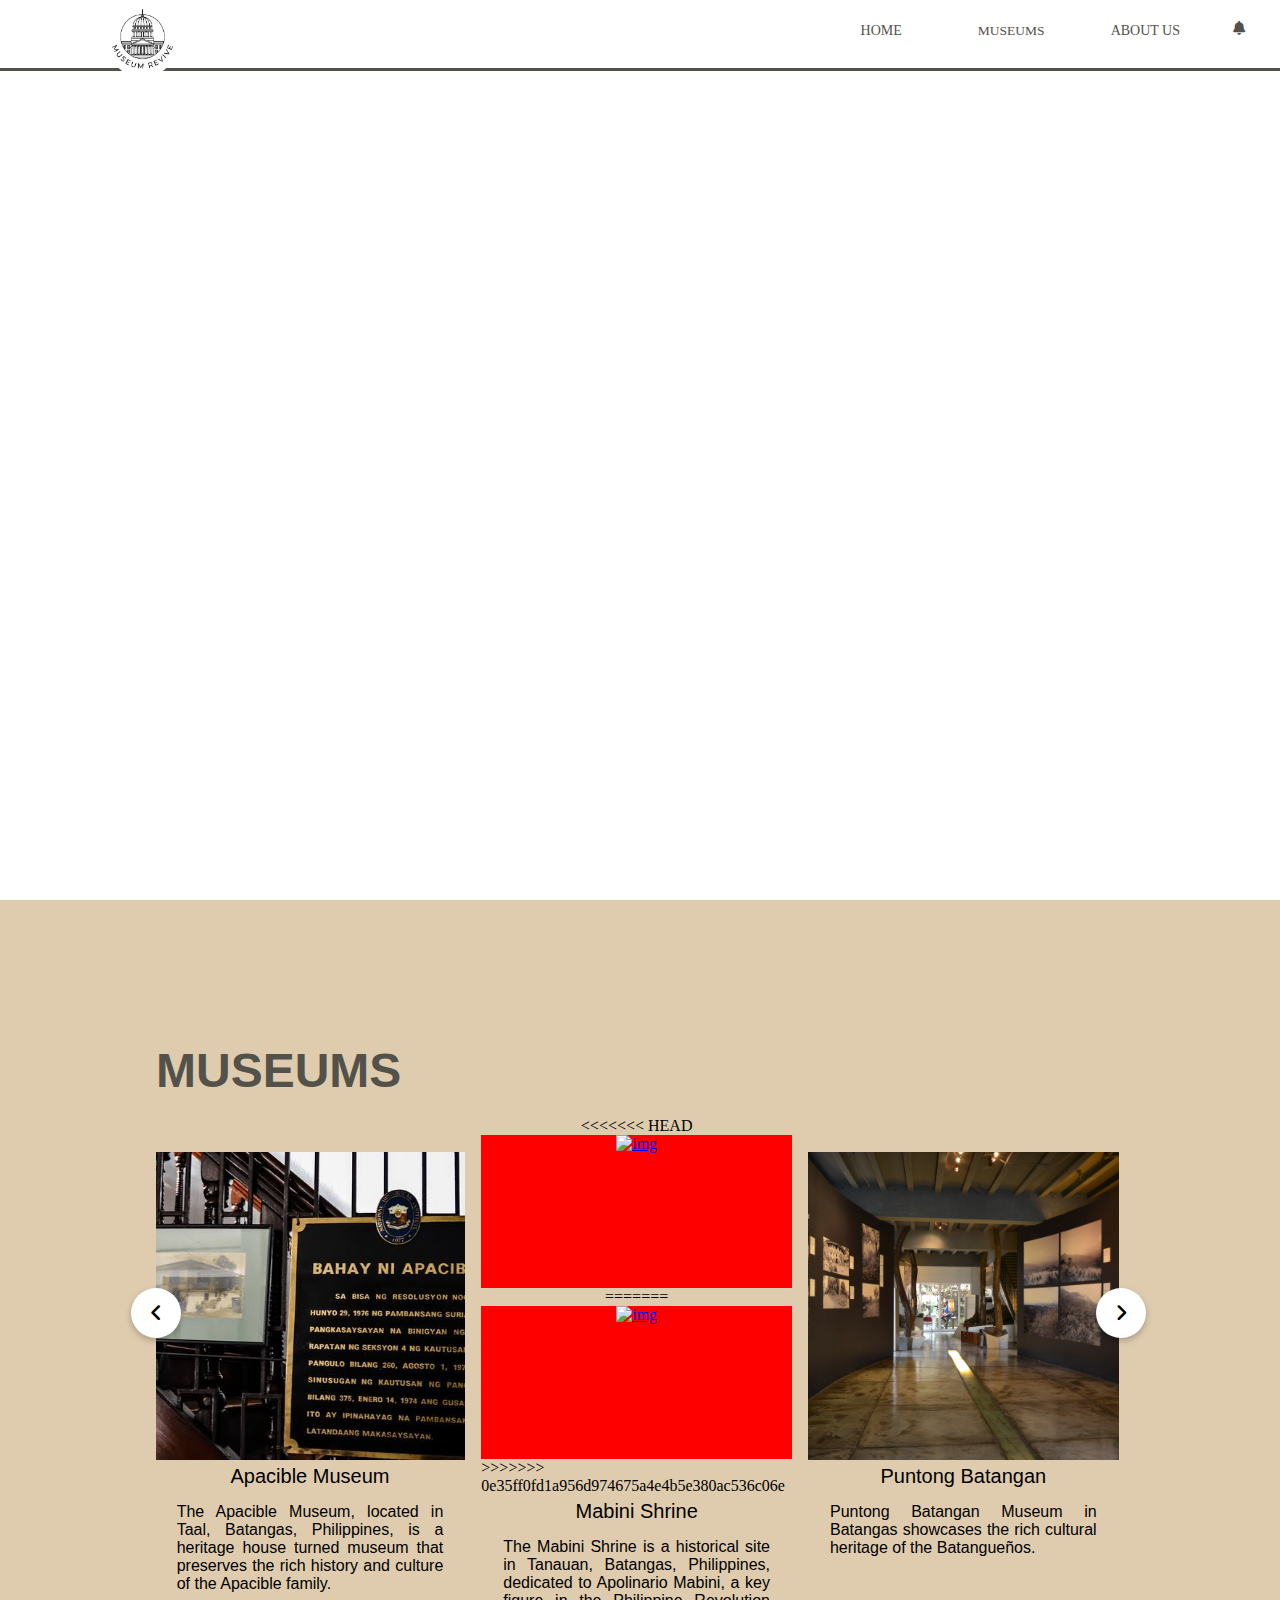
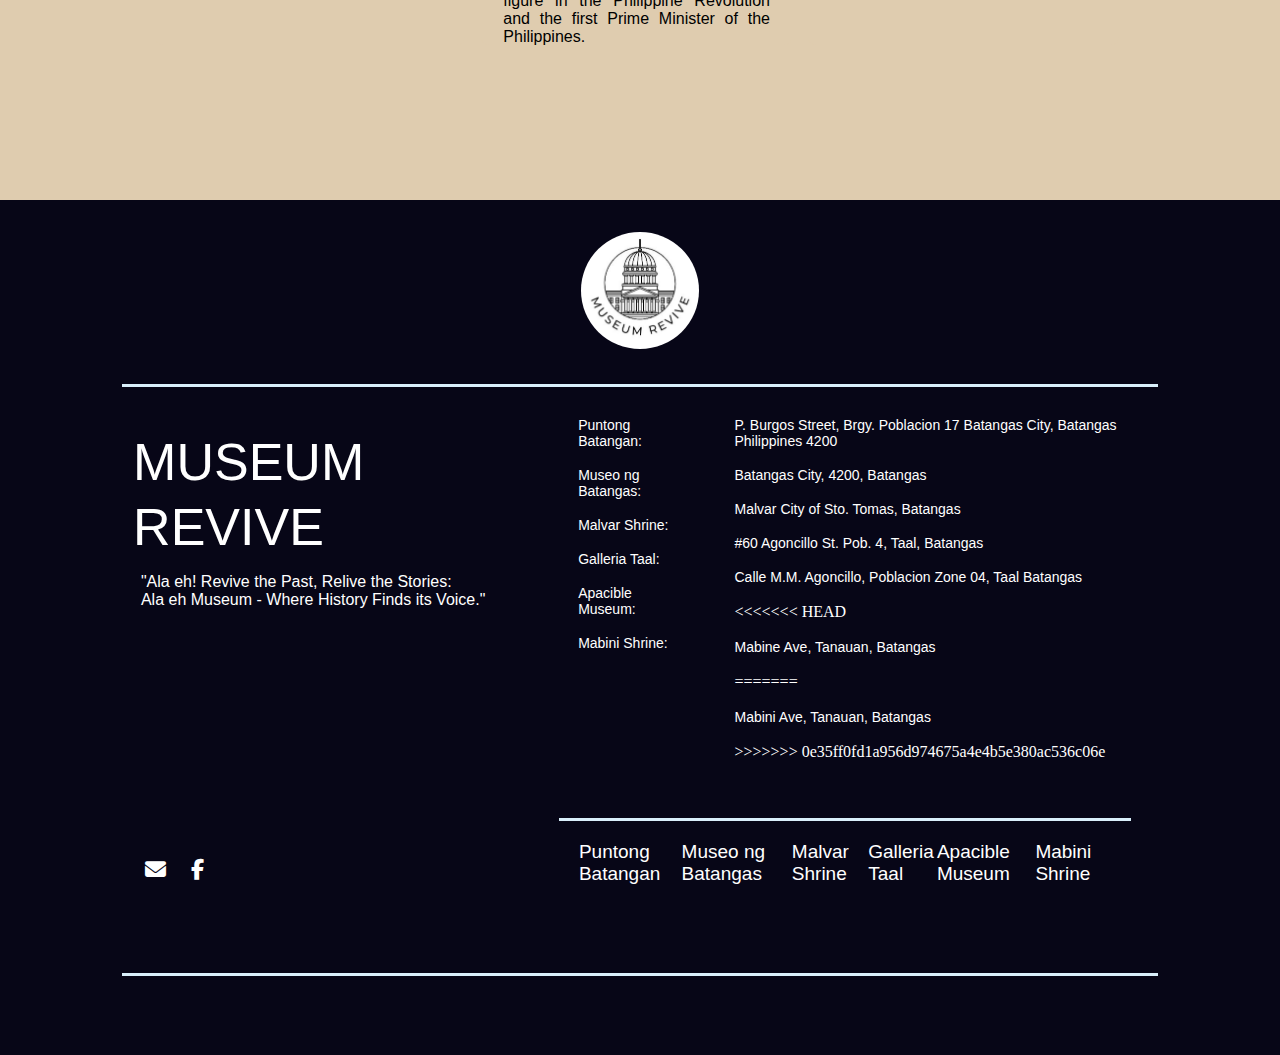
==== commit 94f29e49: "'merge'" ====
--- a/index.html
+++ b/index.html
@@ -80,7 +80,11 @@
                 <img src="logo3.jpg" alt="logo">
             </div>
             <div id = "homepagev2">
+<<<<<<< HEAD
                 <a href = "#" id = "backhomev2">home</a>  
+=======
+                <a href = "home.html" id = "backhomev2">home</a>  
+>>>>>>> 0e35ff0fd1a956d974675a4e4b5e380ac536c06e
             </div>
             <div class="dropdownv2">
                 <a href = "#museumnav" id = "museumnav">Museums</a>  
@@ -94,7 +98,11 @@
                 </div>
             </div>
             <div id = "aboutusv2">
+<<<<<<< HEAD
                 <a href = "#aboutus-sectionv2" id = "aboutus2v2">about us</a>
+=======
+                <a href = "#aboutus-section2" id = "aboutus2v2">about us</a>
+>>>>>>> 0e35ff0fd1a956d974675a4e4b5e380ac536c06e
             </div>
         </div>
     </div>
@@ -115,12 +123,20 @@
                     <p>Puntong Batangan Museum in Batangas showcases the rich cultural heritage of the Batangueños.</p>
                 </li>
                 <li class="card">
+<<<<<<< HEAD
                     <div class="img"><a href="museongbatangas.html" target=""><img src="Museo ng batangas\Museo ng batangas 1.jpg" alt="img" draggable="false"></a></div>
+=======
+                    <div class="img"><a href="museongbatangas.html" target=""><img src="Museo ng batangas\Museo ng batangas 1.JPG" alt="img" draggable="false"></a></div>
+>>>>>>> 0e35ff0fd1a956d974675a4e4b5e380ac536c06e
                     <h2>Museo ng Batangas</h2>
                     <p>The Museo ng Batangas, located in Batangas City, Philippines, showcases the rich cultural heritage and history of the province.</p>
                 </li>
                 <li class="card">
+<<<<<<< HEAD
                     <div class="img"><a href="malvarshrine.html" target=""><img src="Malvar Shrine\Malvar Shrine 5.jpg" alt="img" draggable="false"></a></div>
+=======
+                    <div class="img"><a href="malvarshrine.html" target=""><img src="Malvar Shrine\Malvar Shrine 5.JPG" alt="img" draggable="false"></a></div>
+>>>>>>> 0e35ff0fd1a956d974675a4e4b5e380ac536c06e
                     <h2>Malval Shrine</h2>
                     <p>The Malvar Shrine is located in Santo Tomas, Batangas, Philippines, and serves as a memorial to General Miguel Malvar, a prominent figure in the Philippine Revolution and the Philippine-American War.</span>
                 </li>
@@ -135,7 +151,11 @@
                     <p>The Apacible Museum, located in Taal, Batangas, Philippines, is a heritage house turned museum that preserves the rich history and culture of the Apacible family.</span>
                 </li>
                 <li class="card">
+<<<<<<< HEAD
                     <div class="img"><a href="mabinishrine.html" target=""><img src="Mabini shrine\Mabini shrine 1.jpg" alt="img" draggable="false"></a></div>
+=======
+                    <div class="img"><a href="mabinishrine.html" target=""><img src="Mabini shrine\Mabini shrine 1.JPG" alt="img" draggable="false"></a></div>
+>>>>>>> 0e35ff0fd1a956d974675a4e4b5e380ac536c06e
                     <h2>Mabini Shrine</h2>
                     <p>The Mabini Shrine is a historical site in Tanauan, Batangas, Philippines, dedicated to Apolinario Mabini, a key figure in the Philippine Revolution and the first Prime Minister of the Philippines.</span>
                 </li>
@@ -172,7 +192,11 @@
                             <li>Malvar City of Sto. Tomas, Batangas</li>
                             <li>#60 Agoncillo St. Pob. 4, Taal, Batangas                    </li>
                             <li>Calle M.M. Agoncillo, Poblacion Zone 04, Taal Batangas</li>
+<<<<<<< HEAD
                             <li>Mabine Ave, Tanauan, Batangas</li>
+=======
+                            <li>Mabini Ave, Tanauan, Batangas</li>
+>>>>>>> 0e35ff0fd1a956d974675a4e4b5e380ac536c06e
                         </ul>
                     </div>
                 </div>
--- a/home.css
+++ b/home.css
@@ -25,11 +25,7 @@
     justify-content: flex-end;
     flex-direction: row;
     padding-top: 1%;
-    /* margin-top: 20px; */
-    /* border-top: 3px solid black; */
-    /* background-color: #F5F4EF; */
     width: 100vw;
-    /* border-bottom: 1px solid black; */
 }
 
 #logopicture {
@@ -49,8 +45,6 @@
 }
 
 #backhome {
-    /* background-color: #F5F4EF; */
-    /* padding: 16px; */
     font-size: 16px;
     border: none;
 }
@@ -64,8 +58,6 @@
     display: block;
     text-align: center;
     text-transform: uppercase;
-    /* background-color: yellow; */
-    /* width: 150px; */
 }
 
 #aboutus a {
@@ -73,13 +65,11 @@
 }
 
 .btn {
-    /* background-color: #F5F4EF; */
     background-color: #fff;
     color: #53524A;
     padding: 10px 8px;
     font-size: 16px;
     border: none;
-    /* background-color: yellow; */
     font-family: Georgia, serif;
 }
 
@@ -102,7 +92,6 @@
 }
 
 .content a {
-    /* background-color: #F5F4EF; */
     background-color: 	#fff;
     color: #53524A;
     padding: 20px 25px;
@@ -115,7 +104,6 @@
 
 .content a:hover {
     color: blue;
-    /* background-color: #F5F4EF; */
     background-color: 	#53524A;
     color: #fff;
 }
@@ -126,25 +114,21 @@
 }
 
 .dropdown:hover .btn {
-    /* background-color: 	#F5F4EF; */
     background-color: 	#fff;   
     border-bottom: 3px solid black;
 }
 
 #backhome:hover, #aboutus2:hover {
-    /* background-color: 	#F5F4EF; */
     background-color: 	#fff;
     border-bottom: 3px solid black;
 }   
 
 .btn2 {
-    /* background-color: #F5F4EF; */
     background-color: #fff;
     color: #53524A;
     padding: 10px 45px 0px 0px;
     font-size: 16px;
     border: none;
-    /* background-color: yellow; */
     font-family: Georgia, serif;
 }
 
@@ -168,7 +152,6 @@
 }
 
 .content2 h5 {
-    /* background-color: #F5F4EF; */
     background-color: 	#fff;
     color: #53524A;
     padding: 20px 25px;
@@ -181,7 +164,6 @@
 
 .content2 h5:hover {
     color: blue;
-    /* background-color: #F5F4EF; */
     background-color: 	#53524A;
     color: #fff;
 }
@@ -192,7 +174,6 @@
 }
 
 .dropdown2:hover .btn2 {
-    /* background-color: 	#F5F4EF; */
     background-color: 	#fff;   
     
 }
@@ -201,9 +182,15 @@
 
 #menu-bar i {
     display: none;
+<<<<<<< HEAD
+=======
+}
+
+#menu-bar i {
+    display: none;
+>>>>>>> 0e35ff0fd1a956d974675a4e4b5e380ac536c06e
     font-size: 24px;
     margin: 26px 40px 0px 0px;
-    /* display: none; */
 }
 
 #navigationv2 {
@@ -219,7 +206,7 @@
 
 #exit i, .dropdown2v2{
     color: white;
-    font-size: 50px;
+    font-size: 38px;
     margin: 15px;
 }
 
@@ -234,7 +221,7 @@
 }
 
 .btn2v2 i {
-    font-size: 38px;
+    font-size: 30px;
 }
 
 .btn2v2 h5 {
@@ -258,7 +245,6 @@
 
 .content2v2 h5 {
     font-size: 20px;
-    /* background-color: #F5F4EF; */
     background-color: 	#fff;
     color: #53524A;
     padding: 16px 22px;
@@ -278,27 +264,24 @@
 
 #logopicture2 {
     height: 160px;
-    /* background-color: yellow; */
     margin: 0px;
 }
 
 #logopicture2 img{
     border-radius: 50%;
     display: block;
-    height: 90%;
+    height: 70%;
     margin: 8px auto;
 }
 
 #homepagev2 {
-    /* background-color: blue; */
     width: 100%;
     padding: 5px;
     padding-left: 0px;
 }
 
 #homepagev2 a, #aboutusv2 a, .dropdownv2 #museumnav {
-    font-size: 34px;
-    /* background-color: yellow; */
+    font-size: 28px;
     display: flex;
     text-decoration: none;
     text-transform: uppercase;
@@ -307,10 +290,19 @@
     margin: 0;
     padding: 2.5%;
     color: white;
+    
+}
+
+#homepagev2 a, .dropdownv2 #museumnav {
+    border-bottom: 3px solid white;
+}
+
+#aboutusv2 a {
+    border-top: 3px solid white;
 }
 
 #homepagev2 a {
-    margin-top: 30px;
+    margin-top: -10px;
 }
 
 .dropdownv2 {
@@ -320,7 +312,6 @@
 
 .contentv2 {
     width: 100%;
-    /* background-color: aqua; */
     display: flex;
     flex-direction: column;
 }
@@ -331,11 +322,13 @@
     text-decoration: none;
     justify-content: center;
     align-items: center;
-    font-size: 24px;
+    font-size: 20px;
     padding: 2.5%;
-}
-
-
+    font-style: italic;
+}
+
+
+<<<<<<< HEAD
 @media screen and (max-width: 400px) {
     #container {
         display: flex;
@@ -394,6 +387,8 @@
 
 }
 
+=======
+>>>>>>> 0e35ff0fd1a956d974675a4e4b5e380ac536c06e
 
 #home1::before {
     background-image: url("Puntong Batangan background.jpg");
@@ -418,7 +413,6 @@
 }
 
 #home1 h1 {
-    /* font-size: 430%; */
     font-size: 66px;
     color: white;
     font-family: Georgia, serif;
@@ -432,7 +426,6 @@
 
 #home1 h2 {
     color: white;
-    /* font: 140%; */
     font: 24px;
     font-family: Helvetica, sans-serif;
     
@@ -451,23 +444,6 @@
     background-size: cover;
 }
 
-@media screen and (max-width: 400px) {
-    * {
-        margin: 0;
-        padding: 0;
-    }
-    .Home {
-        height: 116vh;
-    }
-
-    #home1::before {
-        background-image: url("Puntong Batangan background.jpg");
-    }
-}
-
-/* #home2 {
-    background-color: #DFCCAF;
-} */
 
 .gallery-container {
     display: flex;
@@ -475,7 +451,6 @@
     align-items: center;
     justify-content: center;
     min-height: 100vh;
-    /* background: linear-gradient(to left top, #031A9A, #8B53FF); */
     background-color: #DFCCAF;
 }
 .wrapper {
@@ -585,7 +560,6 @@
     background: red;
     height: 60%;
     width: 100%;
-    /* border-radius: 50%; */
 }
 
 .card .img img {
@@ -593,11 +567,9 @@
     height: 100%;
     max-width: 100%;
     max-height: 100%;
-    /* border-radius: 50%; */
     object-fit: cover;
     justify-content: center;
     align-items: center;
-    /* border: 4px solid #fff; */
 }
 
 .carousel .card h2 {
@@ -614,7 +586,6 @@
     font-family: Circular, Helvetica, sans-serif;
     font-weight: 400;
     height: 20%;
-    /* background-color: blue; */
     color: #6A6D78;
     font-size: 20px;
     padding: 10px 22px;
@@ -655,7 +626,6 @@
 #aboutus-section {
     display: flex;
     flex-direction: column;
-    /* background-color:green; */
     justify-content: center;
     max-width: 80%;
     height: 67%;
@@ -672,7 +642,6 @@
 }
 
 #aboutus-section1 {
-    /* background-color: aqua; */
     width: 40%;
     padding: 0.5%;
 }
@@ -700,7 +669,6 @@
 
 #aboutus-section2 {
     color: white;
-    /* background-color: aquamarine; */
     width: 60%;
     padding: 0.5%;
     padding-left: 3%;
@@ -734,7 +702,6 @@
 }
 
 #aboutus-section #sec2 {
-    /* background-color: blue; */
     height: 35%;
     width: 100%;
     display: flex;
@@ -768,7 +735,6 @@
     padding: 20px;
     display: flex;
     justify-content: space-evenly;
-    /* background-color: red; */
     border-top: 3px solid #d9effb;
 }
 
@@ -904,3 +870,260 @@
         font-weight: 400;
     }
 }
+
+
+@media screen and (max-width: 400px) {
+    html, body {
+        width: 100%;
+        height: 100%;
+        margin: 0px;
+        padding: 0px;
+        overflow-x: hidden;
+    }
+    #container {
+        display: flex;
+        /* background-color: red; */
+        width: 100%;
+        height: 10%;
+        position: fixed;
+        z-index: 1000;
+    }
+
+    #navigation {
+        display: flex;
+        flex-direction: row;
+        padding-top: 1%;
+        width: 100%;
+    }
+
+    #container #logopicture img {
+        margin-top: 5px auto;
+    }
+
+    #logopicture {
+        width: 100%;
+        height: 100%;
+        margin: 0;
+        padding: 0;
+    }
+
+    #logopicture img{
+        border-radius: 50%;
+        display: block;
+        height: 90%;
+        margin: 8px auto;
+        margin-left: 45%;
+    }
+
+    #navigationv2 {
+        display: none;
+    }
+
+    #navigation {
+        display: none;
+    }
+
+    #menu-bar {
+        width: 10%;
+        margin: -5px 15px 0 0;
+        padding: 0;
+    }
+
+    #menu-bar i {
+        font-size: 32px;
+        display: flex;
+    }
+
+    #home1 {
+        margin-top: 20%;
+    }
+
+    #home1 h1 {
+        font-size: 52px;
+        width: 20%;
+        padding-left: 10%;
+        margin: 0;
+    }
+
+    #home1 h2 {
+        color: white;
+        font-size: 15px;
+        width: 90%;
+        margin-top: 100%;
+        margin-left: 5%;
+        padding: 5%;
+        line-height: 200%;
+    }
+
+    .wrapper h1 {
+        display: flex;
+        justify-content: center;
+        align-items: center;
+    }
+
+    .wrapper .carousel {
+        height: 600px;
+    }
+
+    .wrapper i {
+        top: 40%
+    }
+
+    .Home2 {
+        height: 90vh;
+        background-color: #070617;
+    }
+
+    #aboutus-logo img {
+        height: 8vh;
+        margin-top: 2%;
+    }
+    
+
+    #aboutus-section {
+        margin: auto auto;
+        flex-direction: column;
+        max-width: 95%;
+        width: 95%;
+        padding: 0px;
+        margin-top: 2%;
+        height: 80%;
+    }
+
+    #aboutus-section #sec1 {
+        flex-direction: column;
+        
+    }
+
+    #aboutus-section1 {
+        margin: 0px;
+        padding: 0px;
+        align-items: center;
+        justify-content: center;
+        width: 100%;
+    }
+
+    #aboutus-section1 h1 {
+        text-align: center;
+        margin-top: 2%;
+        margin: 0% auto;
+        padding: 0px;
+        width: 300px;
+        font-size: 26px;
+        color: white;
+    }
+
+    #aboutus-section1 h2{
+        margin: 0px;
+        padding: 0px;
+        text-align: center;
+        font-size: 15px;
+        margin: 0px;
+        width: 100%;
+    }
+
+    #aboutus-section2 {
+        width: 100%;
+        margin: 0px;
+        padding: 0px;
+        height:300px;
+    }
+
+    #aboutus-section2 ul li {
+        height: 30px;
+        font-size: 12px;
+    }
+
+    #aboutus-section #sec2 {
+        flex-direction: column;
+    }
+
+    #sec2 #icons {
+        height: 30%;
+        width: 100%;
+        padding: 0%;
+        margin-top: 0%;
+        margin-bottom: 0px;
+        margin-left: 10px;
+        font-size: 10px;
+    }
+
+    #sec2 #other-museum {
+        width: 100%;
+        margin: 0px;
+        padding: 0px;
+        display: flex;
+        justify-content: center;
+        align-items: center;
+    }
+
+    #other-museum #others {
+        text-align: center;
+        padding-left: 0px;
+        margin: 0px;
+    }
+
+    #others h2 {
+        font-size: 10px;
+        font-family: Circular, Helvetica, sans-serif;
+        font-weight: 400;
+    }
+}
+
+
+/* ------------------------------------------------------------------------------- */
+
+
+@media screen and (max-width: 360px) {
+    #home1 {
+        margin-top: 15%;
+    }
+
+    #home1 h1 {
+        font-size: 52px;
+        padding-left: 10%;
+    }
+
+    #home1 h2 {
+        margin-top: 95%;
+        margin-left: 1%;
+        padding: 5%;
+    }
+
+    #other-museum #others {
+        margin-top: 5%;
+    }
+
+    #other-museum #others h2:nth-child(1){
+        padding-left: 5%;
+    }
+
+    #exit i, .dropdown2v2{
+        font-size: 35px;
+    }
+
+    .btn2v2 i {
+        font-size: 28px;
+    }
+
+    #logopicture2 {
+        height: 140px;
+    }
+
+    #homepagev2 a, #aboutusv2 a, .dropdownv2 #museumnav {
+        font-size: 24px;
+        padding: 2.5%;
+    }
+
+    #homepagev2 a {
+        margin-top: -20px;
+    }
+
+    .contentv2 a {
+        font-size: 18px;
+    }
+
+
+    
+
+}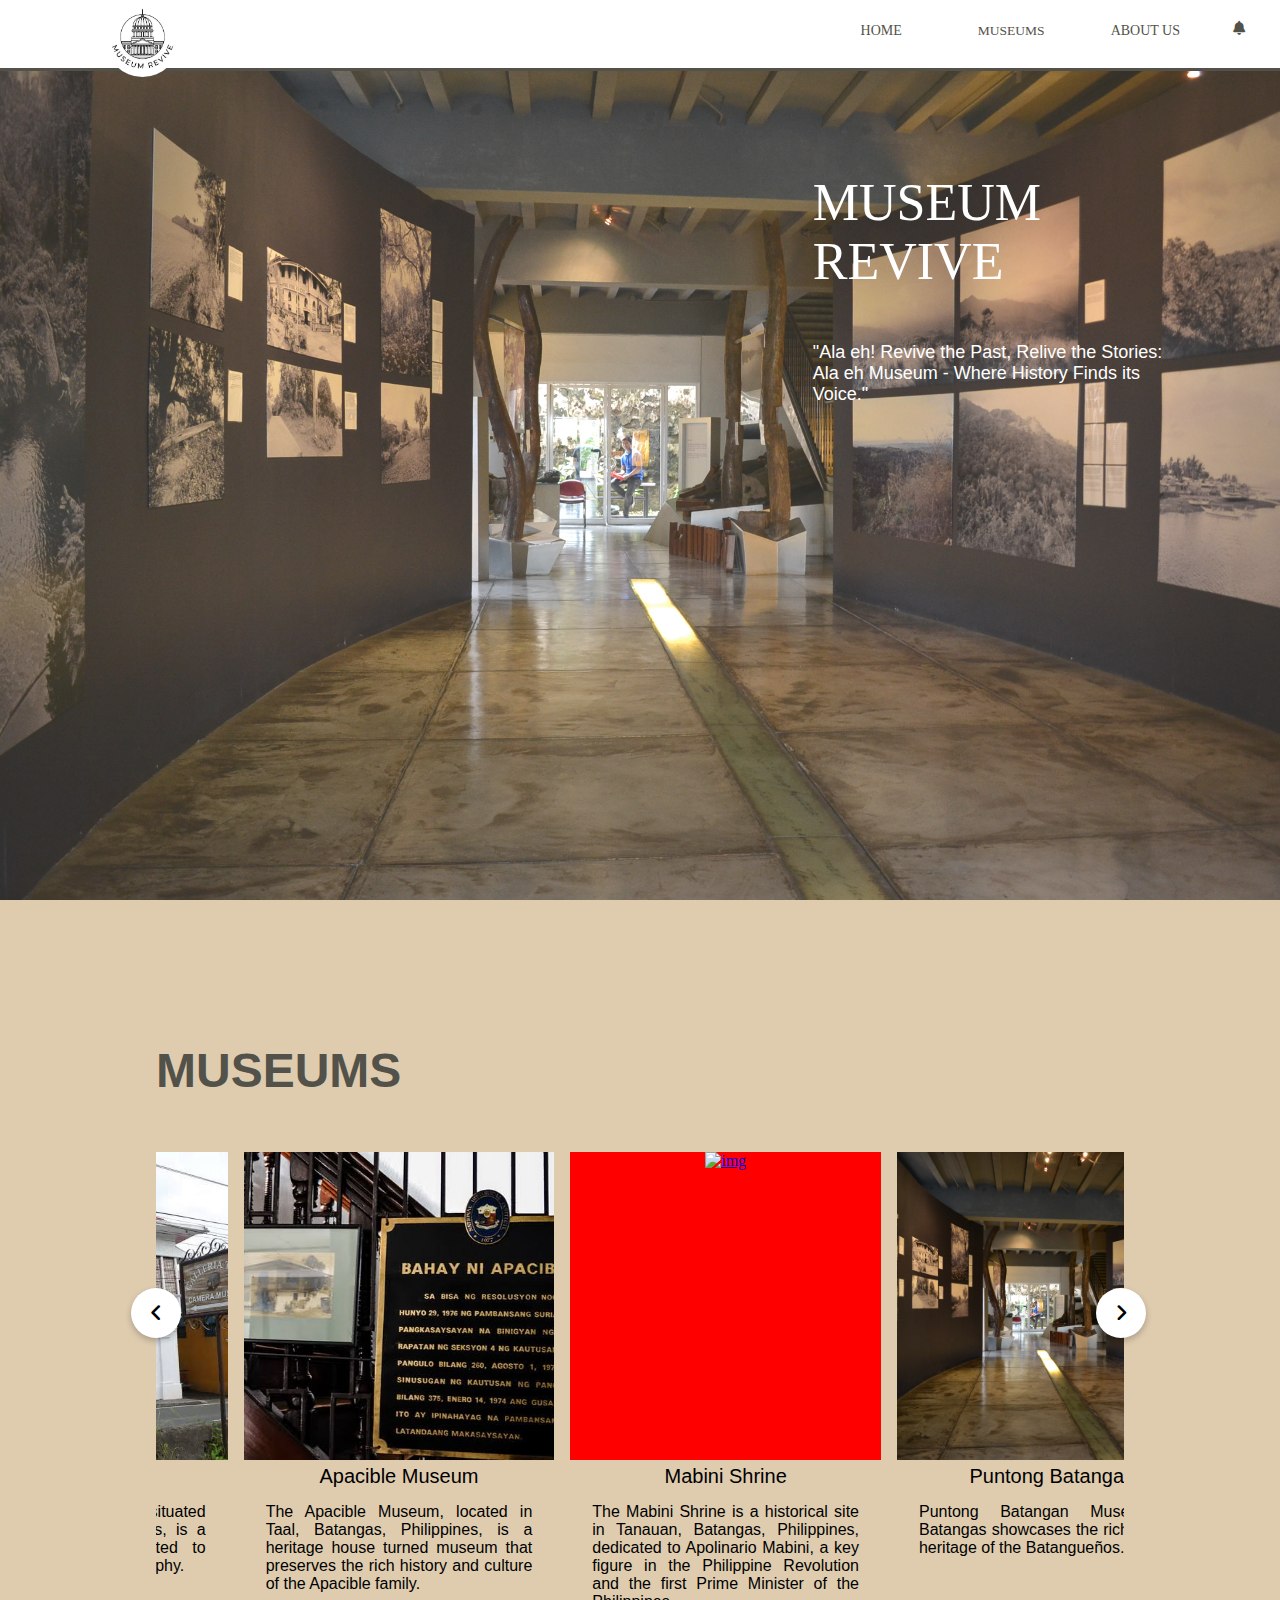
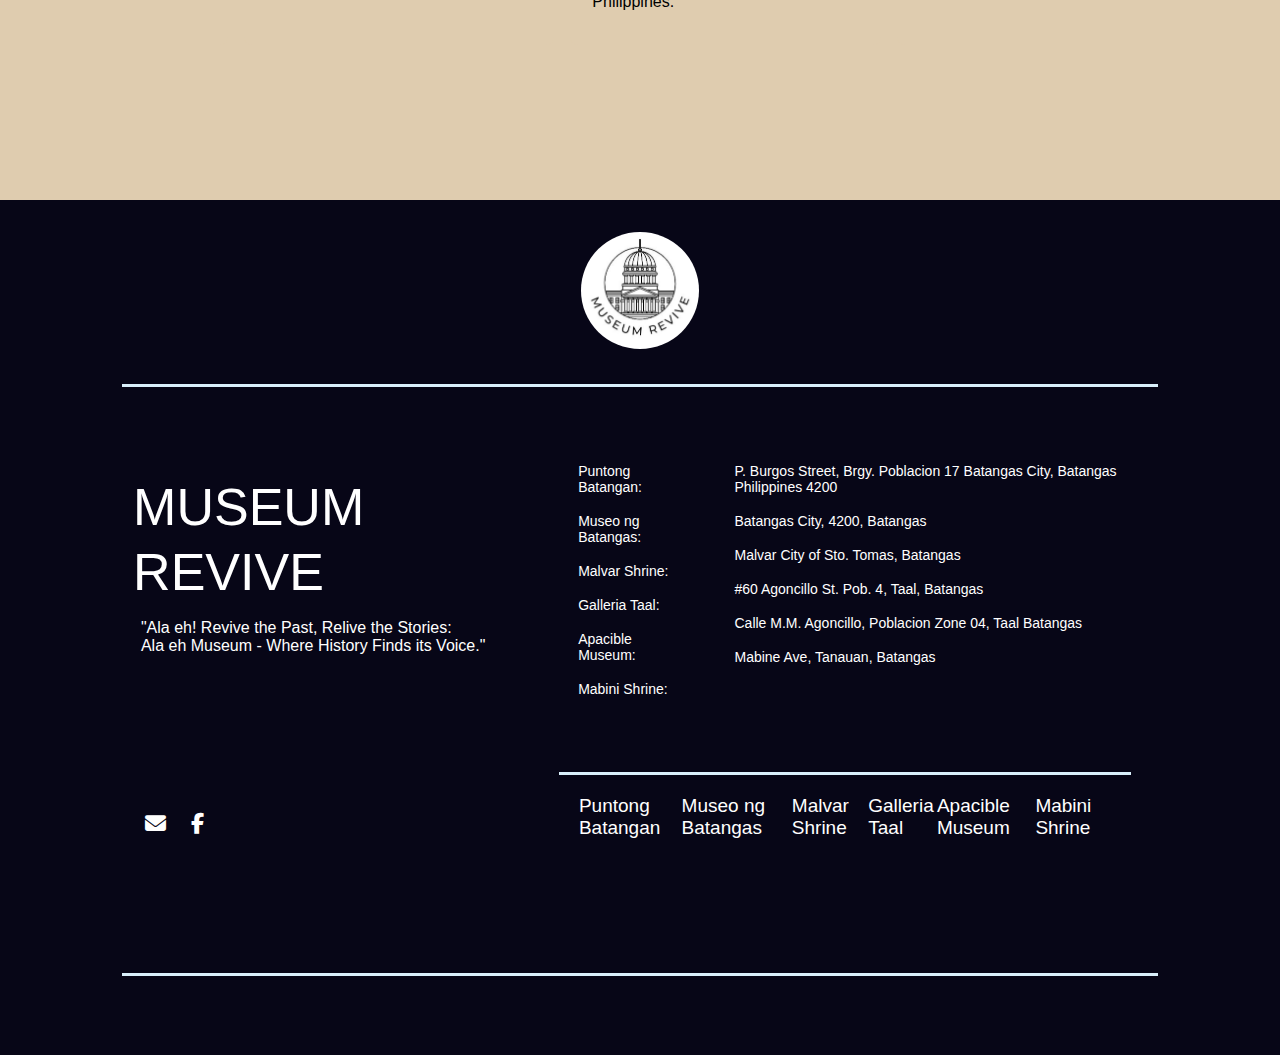
==== commit 08c99c13: "fix museumrevive" ====
--- a/index.html
+++ b/index.html
@@ -80,11 +80,7 @@
                 <img src="logo3.jpg" alt="logo">
             </div>
             <div id = "homepagev2">
-<<<<<<< HEAD
                 <a href = "#" id = "backhomev2">home</a>  
-=======
-                <a href = "home.html" id = "backhomev2">home</a>  
->>>>>>> 0e35ff0fd1a956d974675a4e4b5e380ac536c06e
             </div>
             <div class="dropdownv2">
                 <a href = "#museumnav" id = "museumnav">Museums</a>  
@@ -98,11 +94,7 @@
                 </div>
             </div>
             <div id = "aboutusv2">
-<<<<<<< HEAD
                 <a href = "#aboutus-sectionv2" id = "aboutus2v2">about us</a>
-=======
-                <a href = "#aboutus-section2" id = "aboutus2v2">about us</a>
->>>>>>> 0e35ff0fd1a956d974675a4e4b5e380ac536c06e
             </div>
         </div>
     </div>
@@ -123,20 +115,12 @@
                     <p>Puntong Batangan Museum in Batangas showcases the rich cultural heritage of the Batangueños.</p>
                 </li>
                 <li class="card">
-<<<<<<< HEAD
                     <div class="img"><a href="museongbatangas.html" target=""><img src="Museo ng batangas\Museo ng batangas 1.jpg" alt="img" draggable="false"></a></div>
-=======
-                    <div class="img"><a href="museongbatangas.html" target=""><img src="Museo ng batangas\Museo ng batangas 1.JPG" alt="img" draggable="false"></a></div>
->>>>>>> 0e35ff0fd1a956d974675a4e4b5e380ac536c06e
                     <h2>Museo ng Batangas</h2>
                     <p>The Museo ng Batangas, located in Batangas City, Philippines, showcases the rich cultural heritage and history of the province.</p>
                 </li>
                 <li class="card">
-<<<<<<< HEAD
                     <div class="img"><a href="malvarshrine.html" target=""><img src="Malvar Shrine\Malvar Shrine 5.jpg" alt="img" draggable="false"></a></div>
-=======
-                    <div class="img"><a href="malvarshrine.html" target=""><img src="Malvar Shrine\Malvar Shrine 5.JPG" alt="img" draggable="false"></a></div>
->>>>>>> 0e35ff0fd1a956d974675a4e4b5e380ac536c06e
                     <h2>Malval Shrine</h2>
                     <p>The Malvar Shrine is located in Santo Tomas, Batangas, Philippines, and serves as a memorial to General Miguel Malvar, a prominent figure in the Philippine Revolution and the Philippine-American War.</span>
                 </li>
@@ -151,11 +135,7 @@
                     <p>The Apacible Museum, located in Taal, Batangas, Philippines, is a heritage house turned museum that preserves the rich history and culture of the Apacible family.</span>
                 </li>
                 <li class="card">
-<<<<<<< HEAD
                     <div class="img"><a href="mabinishrine.html" target=""><img src="Mabini shrine\Mabini shrine 1.jpg" alt="img" draggable="false"></a></div>
-=======
-                    <div class="img"><a href="mabinishrine.html" target=""><img src="Mabini shrine\Mabini shrine 1.JPG" alt="img" draggable="false"></a></div>
->>>>>>> 0e35ff0fd1a956d974675a4e4b5e380ac536c06e
                     <h2>Mabini Shrine</h2>
                     <p>The Mabini Shrine is a historical site in Tanauan, Batangas, Philippines, dedicated to Apolinario Mabini, a key figure in the Philippine Revolution and the first Prime Minister of the Philippines.</span>
                 </li>
@@ -192,11 +172,7 @@
                             <li>Malvar City of Sto. Tomas, Batangas</li>
                             <li>#60 Agoncillo St. Pob. 4, Taal, Batangas                    </li>
                             <li>Calle M.M. Agoncillo, Poblacion Zone 04, Taal Batangas</li>
-<<<<<<< HEAD
                             <li>Mabine Ave, Tanauan, Batangas</li>
-=======
-                            <li>Mabini Ave, Tanauan, Batangas</li>
->>>>>>> 0e35ff0fd1a956d974675a4e4b5e380ac536c06e
                         </ul>
                     </div>
                 </div>
--- a/home.css
+++ b/home.css
@@ -25,7 +25,11 @@
     justify-content: flex-end;
     flex-direction: row;
     padding-top: 1%;
+    /* margin-top: 20px; */
+    /* border-top: 3px solid black; */
+    /* background-color: #F5F4EF; */
     width: 100vw;
+    /* border-bottom: 1px solid black; */
 }
 
 #logopicture {
@@ -45,6 +49,8 @@
 }
 
 #backhome {
+    /* background-color: #F5F4EF; */
+    /* padding: 16px; */
     font-size: 16px;
     border: none;
 }
@@ -58,6 +64,8 @@
     display: block;
     text-align: center;
     text-transform: uppercase;
+    /* background-color: yellow; */
+    /* width: 150px; */
 }
 
 #aboutus a {
@@ -65,11 +73,13 @@
 }
 
 .btn {
+    /* background-color: #F5F4EF; */
     background-color: #fff;
     color: #53524A;
     padding: 10px 8px;
     font-size: 16px;
     border: none;
+    /* background-color: yellow; */
     font-family: Georgia, serif;
 }
 
@@ -92,6 +102,7 @@
 }
 
 .content a {
+    /* background-color: #F5F4EF; */
     background-color: 	#fff;
     color: #53524A;
     padding: 20px 25px;
@@ -104,6 +115,7 @@
 
 .content a:hover {
     color: blue;
+    /* background-color: #F5F4EF; */
     background-color: 	#53524A;
     color: #fff;
 }
@@ -114,21 +126,25 @@
 }
 
 .dropdown:hover .btn {
+    /* background-color: 	#F5F4EF; */
     background-color: 	#fff;   
     border-bottom: 3px solid black;
 }
 
 #backhome:hover, #aboutus2:hover {
+    /* background-color: 	#F5F4EF; */
     background-color: 	#fff;
     border-bottom: 3px solid black;
 }   
 
 .btn2 {
+    /* background-color: #F5F4EF; */
     background-color: #fff;
     color: #53524A;
     padding: 10px 45px 0px 0px;
     font-size: 16px;
     border: none;
+    /* background-color: yellow; */
     font-family: Georgia, serif;
 }
 
@@ -152,6 +168,7 @@
 }
 
 .content2 h5 {
+    /* background-color: #F5F4EF; */
     background-color: 	#fff;
     color: #53524A;
     padding: 20px 25px;
@@ -164,6 +181,7 @@
 
 .content2 h5:hover {
     color: blue;
+    /* background-color: #F5F4EF; */
     background-color: 	#53524A;
     color: #fff;
 }
@@ -174,6 +192,7 @@
 }
 
 .dropdown2:hover .btn2 {
+    /* background-color: 	#F5F4EF; */
     background-color: 	#fff;   
     
 }
@@ -182,15 +201,9 @@
 
 #menu-bar i {
     display: none;
-<<<<<<< HEAD
-=======
-}
-
-#menu-bar i {
-    display: none;
->>>>>>> 0e35ff0fd1a956d974675a4e4b5e380ac536c06e
     font-size: 24px;
     margin: 26px 40px 0px 0px;
+    /* display: none; */
 }
 
 #navigationv2 {
@@ -206,7 +219,7 @@
 
 #exit i, .dropdown2v2{
     color: white;
-    font-size: 38px;
+    font-size: 50px;
     margin: 15px;
 }
 
@@ -221,7 +234,7 @@
 }
 
 .btn2v2 i {
-    font-size: 30px;
+    font-size: 38px;
 }
 
 .btn2v2 h5 {
@@ -245,6 +258,7 @@
 
 .content2v2 h5 {
     font-size: 20px;
+    /* background-color: #F5F4EF; */
     background-color: 	#fff;
     color: #53524A;
     padding: 16px 22px;
@@ -264,24 +278,27 @@
 
 #logopicture2 {
     height: 160px;
+    /* background-color: yellow; */
     margin: 0px;
 }
 
 #logopicture2 img{
     border-radius: 50%;
     display: block;
-    height: 70%;
+    height: 90%;
     margin: 8px auto;
 }
 
 #homepagev2 {
+    /* background-color: blue; */
     width: 100%;
     padding: 5px;
     padding-left: 0px;
 }
 
 #homepagev2 a, #aboutusv2 a, .dropdownv2 #museumnav {
-    font-size: 28px;
+    font-size: 34px;
+    /* background-color: yellow; */
     display: flex;
     text-decoration: none;
     text-transform: uppercase;
@@ -290,19 +307,10 @@
     margin: 0;
     padding: 2.5%;
     color: white;
-    
-}
-
-#homepagev2 a, .dropdownv2 #museumnav {
-    border-bottom: 3px solid white;
-}
-
-#aboutusv2 a {
-    border-top: 3px solid white;
 }
 
 #homepagev2 a {
-    margin-top: -10px;
+    margin-top: 30px;
 }
 
 .dropdownv2 {
@@ -312,6 +320,7 @@
 
 .contentv2 {
     width: 100%;
+    /* background-color: aqua; */
     display: flex;
     flex-direction: column;
 }
@@ -322,13 +331,11 @@
     text-decoration: none;
     justify-content: center;
     align-items: center;
-    font-size: 20px;
+    font-size: 24px;
     padding: 2.5%;
-    font-style: italic;
-}
-
-
-<<<<<<< HEAD
+}
+
+
 @media screen and (max-width: 400px) {
     #container {
         display: flex;
@@ -387,8 +394,6 @@
 
 }
 
-=======
->>>>>>> 0e35ff0fd1a956d974675a4e4b5e380ac536c06e
 
 #home1::before {
     background-image: url("Puntong Batangan background.jpg");
@@ -413,6 +418,7 @@
 }
 
 #home1 h1 {
+    /* font-size: 430%; */
     font-size: 66px;
     color: white;
     font-family: Georgia, serif;
@@ -426,6 +432,7 @@
 
 #home1 h2 {
     color: white;
+    /* font: 140%; */
     font: 24px;
     font-family: Helvetica, sans-serif;
     
@@ -444,6 +451,23 @@
     background-size: cover;
 }
 
+@media screen and (max-width: 400px) {
+    * {
+        margin: 0;
+        padding: 0;
+    }
+    .Home {
+        height: 116vh;
+    }
+
+    #home1::before {
+        background-image: url("Puntong Batangan background.jpg");
+    }
+}
+
+/* #home2 {
+    background-color: #DFCCAF;
+} */
 
 .gallery-container {
     display: flex;
@@ -451,6 +475,7 @@
     align-items: center;
     justify-content: center;
     min-height: 100vh;
+    /* background: linear-gradient(to left top, #031A9A, #8B53FF); */
     background-color: #DFCCAF;
 }
 .wrapper {
@@ -560,6 +585,7 @@
     background: red;
     height: 60%;
     width: 100%;
+    /* border-radius: 50%; */
 }
 
 .card .img img {
@@ -567,9 +593,11 @@
     height: 100%;
     max-width: 100%;
     max-height: 100%;
+    /* border-radius: 50%; */
     object-fit: cover;
     justify-content: center;
     align-items: center;
+    /* border: 4px solid #fff; */
 }
 
 .carousel .card h2 {
@@ -586,6 +614,7 @@
     font-family: Circular, Helvetica, sans-serif;
     font-weight: 400;
     height: 20%;
+    /* background-color: blue; */
     color: #6A6D78;
     font-size: 20px;
     padding: 10px 22px;
@@ -626,6 +655,7 @@
 #aboutus-section {
     display: flex;
     flex-direction: column;
+    /* background-color:green; */
     justify-content: center;
     max-width: 80%;
     height: 67%;
@@ -642,6 +672,7 @@
 }
 
 #aboutus-section1 {
+    /* background-color: aqua; */
     width: 40%;
     padding: 0.5%;
 }
@@ -669,6 +700,7 @@
 
 #aboutus-section2 {
     color: white;
+    /* background-color: aquamarine; */
     width: 60%;
     padding: 0.5%;
     padding-left: 3%;
@@ -702,6 +734,7 @@
 }
 
 #aboutus-section #sec2 {
+    /* background-color: blue; */
     height: 35%;
     width: 100%;
     display: flex;
@@ -735,6 +768,7 @@
     padding: 20px;
     display: flex;
     justify-content: space-evenly;
+    /* background-color: red; */
     border-top: 3px solid #d9effb;
 }
 
@@ -870,260 +904,3 @@
         font-weight: 400;
     }
 }
-
-
-@media screen and (max-width: 400px) {
-    html, body {
-        width: 100%;
-        height: 100%;
-        margin: 0px;
-        padding: 0px;
-        overflow-x: hidden;
-    }
-    #container {
-        display: flex;
-        /* background-color: red; */
-        width: 100%;
-        height: 10%;
-        position: fixed;
-        z-index: 1000;
-    }
-
-    #navigation {
-        display: flex;
-        flex-direction: row;
-        padding-top: 1%;
-        width: 100%;
-    }
-
-    #container #logopicture img {
-        margin-top: 5px auto;
-    }
-
-    #logopicture {
-        width: 100%;
-        height: 100%;
-        margin: 0;
-        padding: 0;
-    }
-
-    #logopicture img{
-        border-radius: 50%;
-        display: block;
-        height: 90%;
-        margin: 8px auto;
-        margin-left: 45%;
-    }
-
-    #navigationv2 {
-        display: none;
-    }
-
-    #navigation {
-        display: none;
-    }
-
-    #menu-bar {
-        width: 10%;
-        margin: -5px 15px 0 0;
-        padding: 0;
-    }
-
-    #menu-bar i {
-        font-size: 32px;
-        display: flex;
-    }
-
-    #home1 {
-        margin-top: 20%;
-    }
-
-    #home1 h1 {
-        font-size: 52px;
-        width: 20%;
-        padding-left: 10%;
-        margin: 0;
-    }
-
-    #home1 h2 {
-        color: white;
-        font-size: 15px;
-        width: 90%;
-        margin-top: 100%;
-        margin-left: 5%;
-        padding: 5%;
-        line-height: 200%;
-    }
-
-    .wrapper h1 {
-        display: flex;
-        justify-content: center;
-        align-items: center;
-    }
-
-    .wrapper .carousel {
-        height: 600px;
-    }
-
-    .wrapper i {
-        top: 40%
-    }
-
-    .Home2 {
-        height: 90vh;
-        background-color: #070617;
-    }
-
-    #aboutus-logo img {
-        height: 8vh;
-        margin-top: 2%;
-    }
-    
-
-    #aboutus-section {
-        margin: auto auto;
-        flex-direction: column;
-        max-width: 95%;
-        width: 95%;
-        padding: 0px;
-        margin-top: 2%;
-        height: 80%;
-    }
-
-    #aboutus-section #sec1 {
-        flex-direction: column;
-        
-    }
-
-    #aboutus-section1 {
-        margin: 0px;
-        padding: 0px;
-        align-items: center;
-        justify-content: center;
-        width: 100%;
-    }
-
-    #aboutus-section1 h1 {
-        text-align: center;
-        margin-top: 2%;
-        margin: 0% auto;
-        padding: 0px;
-        width: 300px;
-        font-size: 26px;
-        color: white;
-    }
-
-    #aboutus-section1 h2{
-        margin: 0px;
-        padding: 0px;
-        text-align: center;
-        font-size: 15px;
-        margin: 0px;
-        width: 100%;
-    }
-
-    #aboutus-section2 {
-        width: 100%;
-        margin: 0px;
-        padding: 0px;
-        height:300px;
-    }
-
-    #aboutus-section2 ul li {
-        height: 30px;
-        font-size: 12px;
-    }
-
-    #aboutus-section #sec2 {
-        flex-direction: column;
-    }
-
-    #sec2 #icons {
-        height: 30%;
-        width: 100%;
-        padding: 0%;
-        margin-top: 0%;
-        margin-bottom: 0px;
-        margin-left: 10px;
-        font-size: 10px;
-    }
-
-    #sec2 #other-museum {
-        width: 100%;
-        margin: 0px;
-        padding: 0px;
-        display: flex;
-        justify-content: center;
-        align-items: center;
-    }
-
-    #other-museum #others {
-        text-align: center;
-        padding-left: 0px;
-        margin: 0px;
-    }
-
-    #others h2 {
-        font-size: 10px;
-        font-family: Circular, Helvetica, sans-serif;
-        font-weight: 400;
-    }
-}
-
-
-/* ------------------------------------------------------------------------------- */
-
-
-@media screen and (max-width: 360px) {
-    #home1 {
-        margin-top: 15%;
-    }
-
-    #home1 h1 {
-        font-size: 52px;
-        padding-left: 10%;
-    }
-
-    #home1 h2 {
-        margin-top: 95%;
-        margin-left: 1%;
-        padding: 5%;
-    }
-
-    #other-museum #others {
-        margin-top: 5%;
-    }
-
-    #other-museum #others h2:nth-child(1){
-        padding-left: 5%;
-    }
-
-    #exit i, .dropdown2v2{
-        font-size: 35px;
-    }
-
-    .btn2v2 i {
-        font-size: 28px;
-    }
-
-    #logopicture2 {
-        height: 140px;
-    }
-
-    #homepagev2 a, #aboutusv2 a, .dropdownv2 #museumnav {
-        font-size: 24px;
-        padding: 2.5%;
-    }
-
-    #homepagev2 a {
-        margin-top: -20px;
-    }
-
-    .contentv2 a {
-        font-size: 18px;
-    }
-
-
-    
-
-}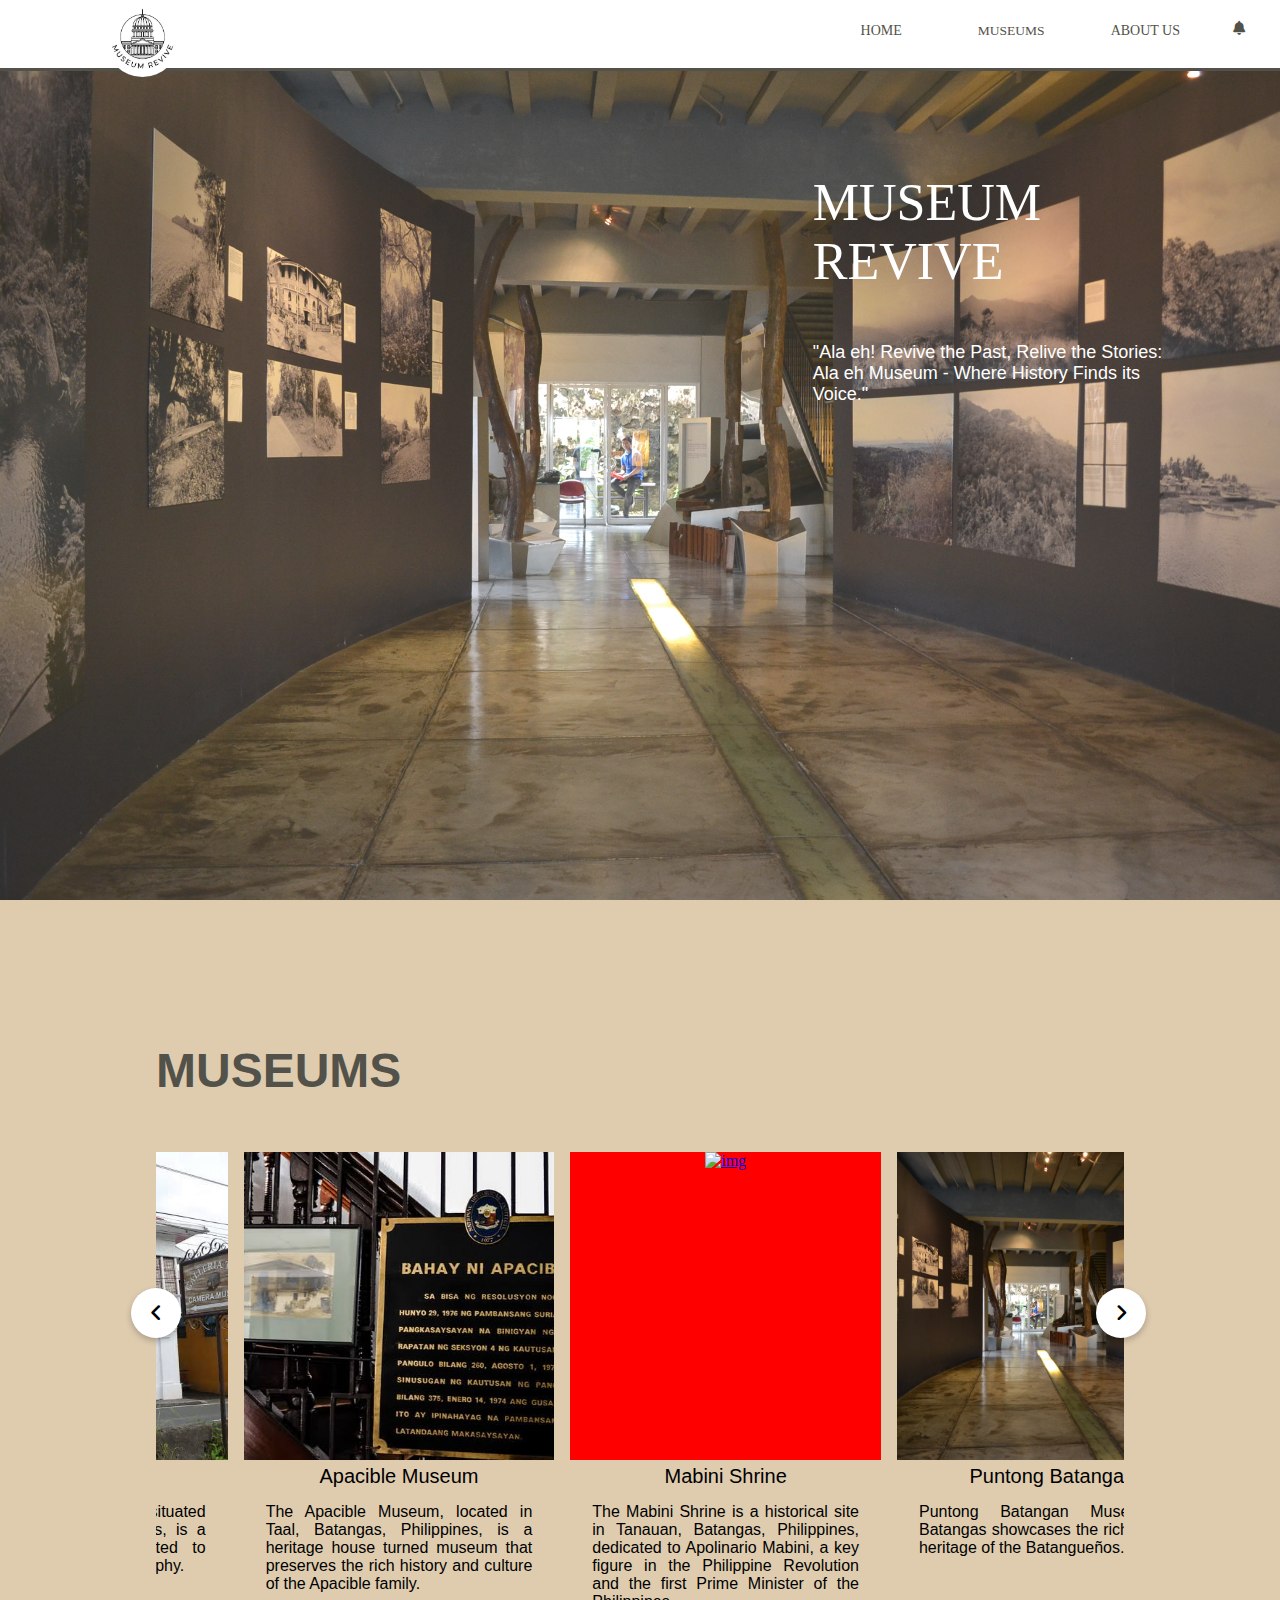
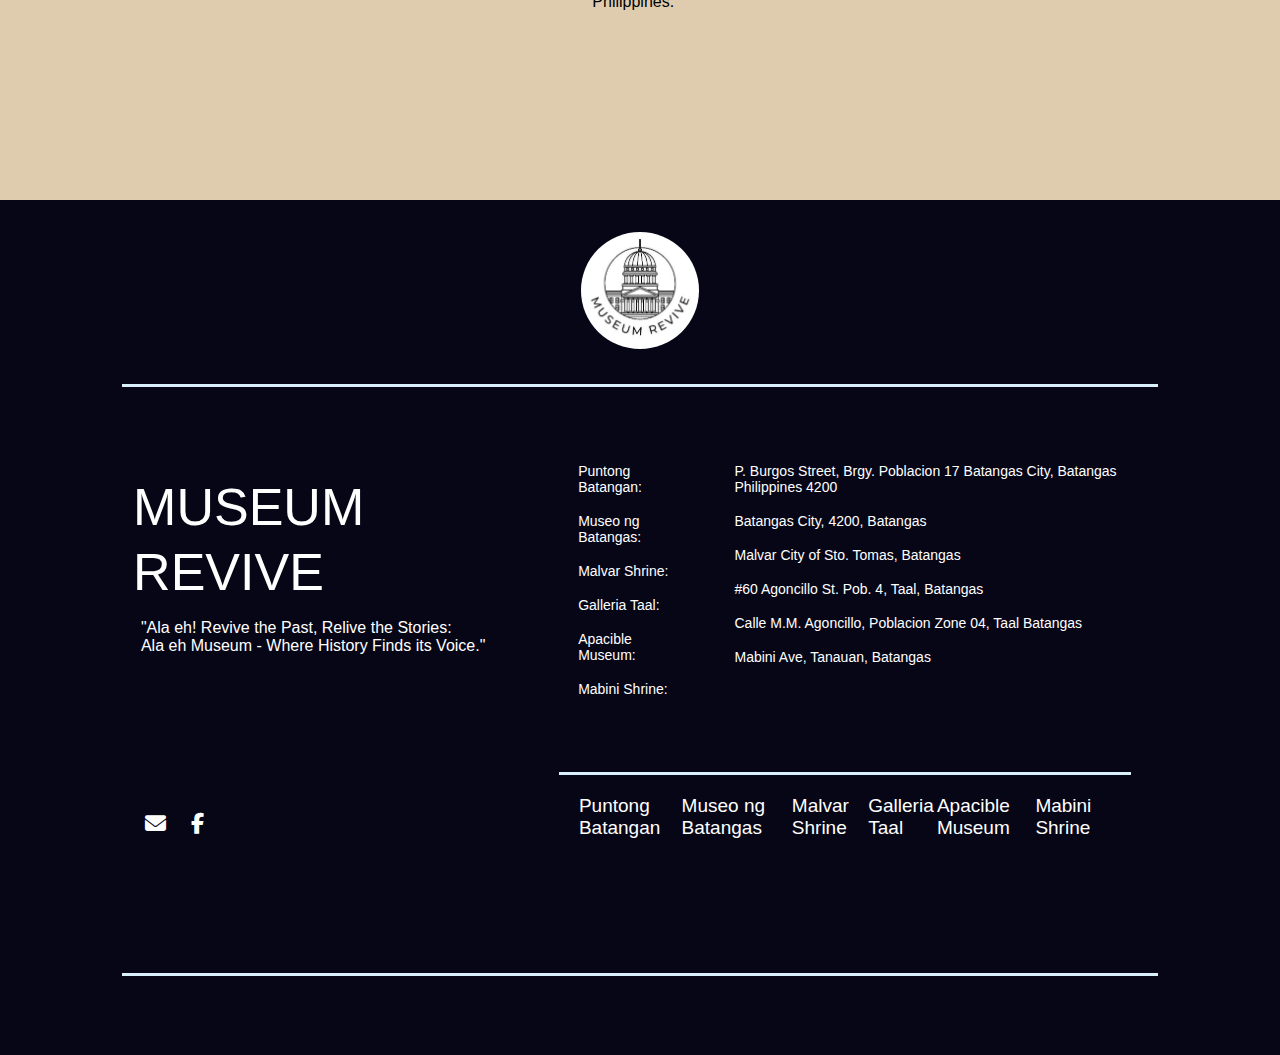
==== commit 686d04bc: "fixing mobile view" ====
--- a/index.html
+++ b/index.html
@@ -80,7 +80,7 @@
                 <img src="logo3.jpg" alt="logo">
             </div>
             <div id = "homepagev2">
-                <a href = "#" id = "backhomev2">home</a>  
+                <a href = "home.html" id = "backhomev2">home</a>  
             </div>
             <div class="dropdownv2">
                 <a href = "#museumnav" id = "museumnav">Museums</a>  
@@ -94,7 +94,7 @@
                 </div>
             </div>
             <div id = "aboutusv2">
-                <a href = "#aboutus-sectionv2" id = "aboutus2v2">about us</a>
+                <a href = "#aboutus-section2" id = "aboutus2v2">about us</a>
             </div>
         </div>
     </div>
@@ -115,12 +115,12 @@
                     <p>Puntong Batangan Museum in Batangas showcases the rich cultural heritage of the Batangueños.</p>
                 </li>
                 <li class="card">
-                    <div class="img"><a href="museongbatangas.html" target=""><img src="Museo ng batangas\Museo ng batangas 1.jpg" alt="img" draggable="false"></a></div>
+                    <div class="img"><a href="museongbatangas.html" target=""><img src="Museo ng batangas\Museo ng batangas 1.JPG" alt="img" draggable="false"></a></div>
                     <h2>Museo ng Batangas</h2>
                     <p>The Museo ng Batangas, located in Batangas City, Philippines, showcases the rich cultural heritage and history of the province.</p>
                 </li>
                 <li class="card">
-                    <div class="img"><a href="malvarshrine.html" target=""><img src="Malvar Shrine\Malvar Shrine 5.jpg" alt="img" draggable="false"></a></div>
+                    <div class="img"><a href="malvarshrine.html" target=""><img src="Malvar Shrine\Malvar Shrine 5.JPG" alt="img" draggable="false"></a></div>
                     <h2>Malval Shrine</h2>
                     <p>The Malvar Shrine is located in Santo Tomas, Batangas, Philippines, and serves as a memorial to General Miguel Malvar, a prominent figure in the Philippine Revolution and the Philippine-American War.</span>
                 </li>
@@ -135,7 +135,7 @@
                     <p>The Apacible Museum, located in Taal, Batangas, Philippines, is a heritage house turned museum that preserves the rich history and culture of the Apacible family.</span>
                 </li>
                 <li class="card">
-                    <div class="img"><a href="mabinishrine.html" target=""><img src="Mabini shrine\Mabini shrine 1.jpg" alt="img" draggable="false"></a></div>
+                    <div class="img"><a href="mabinishrine.html" target=""><img src="Mabini shrine\Mabini shrine 1.JPG" alt="img" draggable="false"></a></div>
                     <h2>Mabini Shrine</h2>
                     <p>The Mabini Shrine is a historical site in Tanauan, Batangas, Philippines, dedicated to Apolinario Mabini, a key figure in the Philippine Revolution and the first Prime Minister of the Philippines.</span>
                 </li>
@@ -172,7 +172,7 @@
                             <li>Malvar City of Sto. Tomas, Batangas</li>
                             <li>#60 Agoncillo St. Pob. 4, Taal, Batangas                    </li>
                             <li>Calle M.M. Agoncillo, Poblacion Zone 04, Taal Batangas</li>
-                            <li>Mabine Ave, Tanauan, Batangas</li>
+                            <li>Mabini Ave, Tanauan, Batangas</li>
                         </ul>
                     </div>
                 </div>
--- a/home.css
+++ b/home.css
@@ -25,11 +25,7 @@
     justify-content: flex-end;
     flex-direction: row;
     padding-top: 1%;
-    /* margin-top: 20px; */
-    /* border-top: 3px solid black; */
-    /* background-color: #F5F4EF; */
     width: 100vw;
-    /* border-bottom: 1px solid black; */
 }
 
 #logopicture {
@@ -49,8 +45,6 @@
 }
 
 #backhome {
-    /* background-color: #F5F4EF; */
-    /* padding: 16px; */
     font-size: 16px;
     border: none;
 }
@@ -64,8 +58,6 @@
     display: block;
     text-align: center;
     text-transform: uppercase;
-    /* background-color: yellow; */
-    /* width: 150px; */
 }
 
 #aboutus a {
@@ -73,13 +65,11 @@
 }
 
 .btn {
-    /* background-color: #F5F4EF; */
     background-color: #fff;
     color: #53524A;
     padding: 10px 8px;
     font-size: 16px;
     border: none;
-    /* background-color: yellow; */
     font-family: Georgia, serif;
 }
 
@@ -102,7 +92,6 @@
 }
 
 .content a {
-    /* background-color: #F5F4EF; */
     background-color: 	#fff;
     color: #53524A;
     padding: 20px 25px;
@@ -115,7 +104,6 @@
 
 .content a:hover {
     color: blue;
-    /* background-color: #F5F4EF; */
     background-color: 	#53524A;
     color: #fff;
 }
@@ -126,25 +114,21 @@
 }
 
 .dropdown:hover .btn {
-    /* background-color: 	#F5F4EF; */
     background-color: 	#fff;   
     border-bottom: 3px solid black;
 }
 
 #backhome:hover, #aboutus2:hover {
-    /* background-color: 	#F5F4EF; */
     background-color: 	#fff;
     border-bottom: 3px solid black;
 }   
 
 .btn2 {
-    /* background-color: #F5F4EF; */
     background-color: #fff;
     color: #53524A;
     padding: 10px 45px 0px 0px;
     font-size: 16px;
     border: none;
-    /* background-color: yellow; */
     font-family: Georgia, serif;
 }
 
@@ -168,7 +152,6 @@
 }
 
 .content2 h5 {
-    /* background-color: #F5F4EF; */
     background-color: 	#fff;
     color: #53524A;
     padding: 20px 25px;
@@ -181,7 +164,6 @@
 
 .content2 h5:hover {
     color: blue;
-    /* background-color: #F5F4EF; */
     background-color: 	#53524A;
     color: #fff;
 }
@@ -192,18 +174,20 @@
 }
 
 .dropdown2:hover .btn2 {
-    /* background-color: 	#F5F4EF; */
     background-color: 	#fff;   
     
 }
 
 /* ================================================================================================================= */
+
+#menu-bar i {
+    display: none;
+}
 
 #menu-bar i {
     display: none;
     font-size: 24px;
     margin: 26px 40px 0px 0px;
-    /* display: none; */
 }
 
 #navigationv2 {
@@ -219,7 +203,7 @@
 
 #exit i, .dropdown2v2{
     color: white;
-    font-size: 50px;
+    font-size: 38px;
     margin: 15px;
 }
 
@@ -234,7 +218,7 @@
 }
 
 .btn2v2 i {
-    font-size: 38px;
+    font-size: 30px;
 }
 
 .btn2v2 h5 {
@@ -258,7 +242,6 @@
 
 .content2v2 h5 {
     font-size: 20px;
-    /* background-color: #F5F4EF; */
     background-color: 	#fff;
     color: #53524A;
     padding: 16px 22px;
@@ -278,27 +261,24 @@
 
 #logopicture2 {
     height: 160px;
-    /* background-color: yellow; */
     margin: 0px;
 }
 
 #logopicture2 img{
     border-radius: 50%;
     display: block;
-    height: 90%;
+    height: 70%;
     margin: 8px auto;
 }
 
 #homepagev2 {
-    /* background-color: blue; */
     width: 100%;
     padding: 5px;
     padding-left: 0px;
 }
 
 #homepagev2 a, #aboutusv2 a, .dropdownv2 #museumnav {
-    font-size: 34px;
-    /* background-color: yellow; */
+    font-size: 28px;
     display: flex;
     text-decoration: none;
     text-transform: uppercase;
@@ -307,10 +287,19 @@
     margin: 0;
     padding: 2.5%;
     color: white;
+    
+}
+
+#homepagev2 a, .dropdownv2 #museumnav {
+    border-bottom: 3px solid white;
+}
+
+#aboutusv2 a {
+    border-top: 3px solid white;
 }
 
 #homepagev2 a {
-    margin-top: 30px;
+    margin-top: -10px;
 }
 
 .dropdownv2 {
@@ -320,7 +309,6 @@
 
 .contentv2 {
     width: 100%;
-    /* background-color: aqua; */
     display: flex;
     flex-direction: column;
 }
@@ -331,68 +319,11 @@
     text-decoration: none;
     justify-content: center;
     align-items: center;
-    font-size: 24px;
+    font-size: 20px;
     padding: 2.5%;
-}
-
-
-@media screen and (max-width: 400px) {
-    #container {
-        display: flex;
-        /* background-color: red; */
-        width: 100%;
-        height: 10%;
-        position: fixed;
-        z-index: 1000;
-    }
-
-    #navigation {
-        display: flex;
-        flex-direction: row;
-        padding-top: 1%;
-        width: 100%;
-    }
-
-    #container #logopicture img {
-        margin-top: 5px auto;
-    }
-
-    #logopicture {
-        width: 100%;
-        height: 100%;
-        margin: 0;
-        padding: 0;
-        /* background-color: blue; */
-    }
-
-    #logopicture img{
-        border-radius: 50%;
-        display: block;
-        height: 90%;
-        margin: 8px auto;
-        margin-left: 45%;
-    }
-
-    #navigationv2 {
-        display: none;
-    }
-
-    #navigation {
-        display: none;
-    }
-
-    #menu-bar {
-        width: 10%;
-        margin: 0 15px 0 0;
-        padding: 0;
-    }
-
-    #menu-bar i {
-        font-size: 48px;
-        display: flex;
-    }
-
-}
+    font-style: italic;
+}
+
 
 
 #home1::before {
@@ -418,7 +349,6 @@
 }
 
 #home1 h1 {
-    /* font-size: 430%; */
     font-size: 66px;
     color: white;
     font-family: Georgia, serif;
@@ -432,7 +362,6 @@
 
 #home1 h2 {
     color: white;
-    /* font: 140%; */
     font: 24px;
     font-family: Helvetica, sans-serif;
     
@@ -451,23 +380,6 @@
     background-size: cover;
 }
 
-@media screen and (max-width: 400px) {
-    * {
-        margin: 0;
-        padding: 0;
-    }
-    .Home {
-        height: 116vh;
-    }
-
-    #home1::before {
-        background-image: url("Puntong Batangan background.jpg");
-    }
-}
-
-/* #home2 {
-    background-color: #DFCCAF;
-} */
 
 .gallery-container {
     display: flex;
@@ -475,7 +387,6 @@
     align-items: center;
     justify-content: center;
     min-height: 100vh;
-    /* background: linear-gradient(to left top, #031A9A, #8B53FF); */
     background-color: #DFCCAF;
 }
 .wrapper {
@@ -585,7 +496,6 @@
     background: red;
     height: 60%;
     width: 100%;
-    /* border-radius: 50%; */
 }
 
 .card .img img {
@@ -593,11 +503,9 @@
     height: 100%;
     max-width: 100%;
     max-height: 100%;
-    /* border-radius: 50%; */
     object-fit: cover;
     justify-content: center;
     align-items: center;
-    /* border: 4px solid #fff; */
 }
 
 .carousel .card h2 {
@@ -614,7 +522,6 @@
     font-family: Circular, Helvetica, sans-serif;
     font-weight: 400;
     height: 20%;
-    /* background-color: blue; */
     color: #6A6D78;
     font-size: 20px;
     padding: 10px 22px;
@@ -655,7 +562,6 @@
 #aboutus-section {
     display: flex;
     flex-direction: column;
-    /* background-color:green; */
     justify-content: center;
     max-width: 80%;
     height: 67%;
@@ -672,7 +578,6 @@
 }
 
 #aboutus-section1 {
-    /* background-color: aqua; */
     width: 40%;
     padding: 0.5%;
 }
@@ -700,7 +605,6 @@
 
 #aboutus-section2 {
     color: white;
-    /* background-color: aquamarine; */
     width: 60%;
     padding: 0.5%;
     padding-left: 3%;
@@ -734,7 +638,6 @@
 }
 
 #aboutus-section #sec2 {
-    /* background-color: blue; */
     height: 35%;
     width: 100%;
     display: flex;
@@ -768,7 +671,6 @@
     padding: 20px;
     display: flex;
     justify-content: space-evenly;
-    /* background-color: red; */
     border-top: 3px solid #d9effb;
 }
 
@@ -904,3 +806,260 @@
         font-weight: 400;
     }
 }
+
+
+@media screen and (max-width: 400px) {
+    html, body {
+        width: 100%;
+        height: 100%;
+        margin: 0px;
+        padding: 0px;
+        overflow-x: hidden;
+    }
+    #container {
+        display: flex;
+        /* background-color: red; */
+        width: 100%;
+        height: 10%;
+        position: fixed;
+        z-index: 1000;
+    }
+
+    #navigation {
+        display: flex;
+        flex-direction: row;
+        padding-top: 1%;
+        width: 100%;
+    }
+
+    #container #logopicture img {
+        margin-top: 5px auto;
+    }
+
+    #logopicture {
+        width: 100%;
+        height: 100%;
+        margin: 0;
+        padding: 0;
+    }
+
+    #logopicture img{
+        border-radius: 50%;
+        display: block;
+        height: 90%;
+        margin: 8px auto;
+        margin-left: 45%;
+    }
+
+    #navigationv2 {
+        display: none;
+    }
+
+    #navigation {
+        display: none;
+    }
+
+    #menu-bar {
+        width: 10%;
+        margin: -5px 15px 0 0;
+        padding: 0;
+    }
+
+    #menu-bar i {
+        font-size: 32px;
+        display: flex;
+    }
+
+    #home1 {
+        margin-top: 20%;
+    }
+
+    #home1 h1 {
+        font-size: 52px;
+        width: 20%;
+        padding-left: 10%;
+        margin: 0;
+    }
+
+    #home1 h2 {
+        color: white;
+        font-size: 15px;
+        width: 90%;
+        margin-top: 100%;
+        margin-left: 5%;
+        padding: 5%;
+        line-height: 200%;
+    }
+
+    .wrapper h1 {
+        display: flex;
+        justify-content: center;
+        align-items: center;
+    }
+
+    .wrapper .carousel {
+        height: 600px;
+    }
+
+    .wrapper i {
+        top: 40%
+    }
+
+    .Home2 {
+        height: 90vh;
+        background-color: #070617;
+    }
+
+    #aboutus-logo img {
+        height: 8vh;
+        margin-top: 2%;
+    }
+    
+
+    #aboutus-section {
+        margin: auto auto;
+        flex-direction: column;
+        max-width: 95%;
+        width: 95%;
+        padding: 0px;
+        margin-top: 2%;
+        height: 80%;
+    }
+
+    #aboutus-section #sec1 {
+        flex-direction: column;
+        
+    }
+
+    #aboutus-section1 {
+        margin: 0px;
+        padding: 0px;
+        align-items: center;
+        justify-content: center;
+        width: 100%;
+    }
+
+    #aboutus-section1 h1 {
+        text-align: center;
+        margin-top: 2%;
+        margin: 0% auto;
+        padding: 0px;
+        width: 300px;
+        font-size: 26px;
+        color: white;
+    }
+
+    #aboutus-section1 h2{
+        margin: 0px;
+        padding: 0px;
+        text-align: center;
+        font-size: 15px;
+        margin: 0px;
+        width: 100%;
+    }
+
+    #aboutus-section2 {
+        width: 100%;
+        margin: 0px;
+        padding: 0px;
+        height:300px;
+    }
+
+    #aboutus-section2 ul li {
+        height: 30px;
+        font-size: 12px;
+    }
+
+    #aboutus-section #sec2 {
+        flex-direction: column;
+    }
+
+    #sec2 #icons {
+        height: 30%;
+        width: 100%;
+        padding: 0%;
+        margin-top: 0%;
+        margin-bottom: 0px;
+        margin-left: 10px;
+        font-size: 10px;
+    }
+
+    #sec2 #other-museum {
+        width: 100%;
+        margin: 0px;
+        padding: 0px;
+        display: flex;
+        justify-content: center;
+        align-items: center;
+    }
+
+    #other-museum #others {
+        text-align: center;
+        padding-left: 0px;
+        margin: 0px;
+    }
+
+    #others h2 {
+        font-size: 10px;
+        font-family: Circular, Helvetica, sans-serif;
+        font-weight: 400;
+    }
+}
+
+
+/* ------------------------------------------------------------------------------- */
+
+
+@media screen and (max-width: 360px) {
+    #home1 {
+        margin-top: 15%;
+    }
+
+    #home1 h1 {
+        font-size: 52px;
+        padding-left: 10%;
+    }
+
+    #home1 h2 {
+        margin-top: 95%;
+        margin-left: 1%;
+        padding: 5%;
+    }
+
+    #other-museum #others {
+        margin-top: 5%;
+    }
+
+    #other-museum #others h2:nth-child(1){
+        padding-left: 5%;
+    }
+
+    #exit i, .dropdown2v2{
+        font-size: 35px;
+    }
+
+    .btn2v2 i {
+        font-size: 28px;
+    }
+
+    #logopicture2 {
+        height: 140px;
+    }
+
+    #homepagev2 a, #aboutusv2 a, .dropdownv2 #museumnav {
+        font-size: 24px;
+        padding: 2.5%;
+    }
+
+    #homepagev2 a {
+        margin-top: -20px;
+    }
+
+    .contentv2 a {
+        font-size: 18px;
+    }
+
+
+    
+
+}